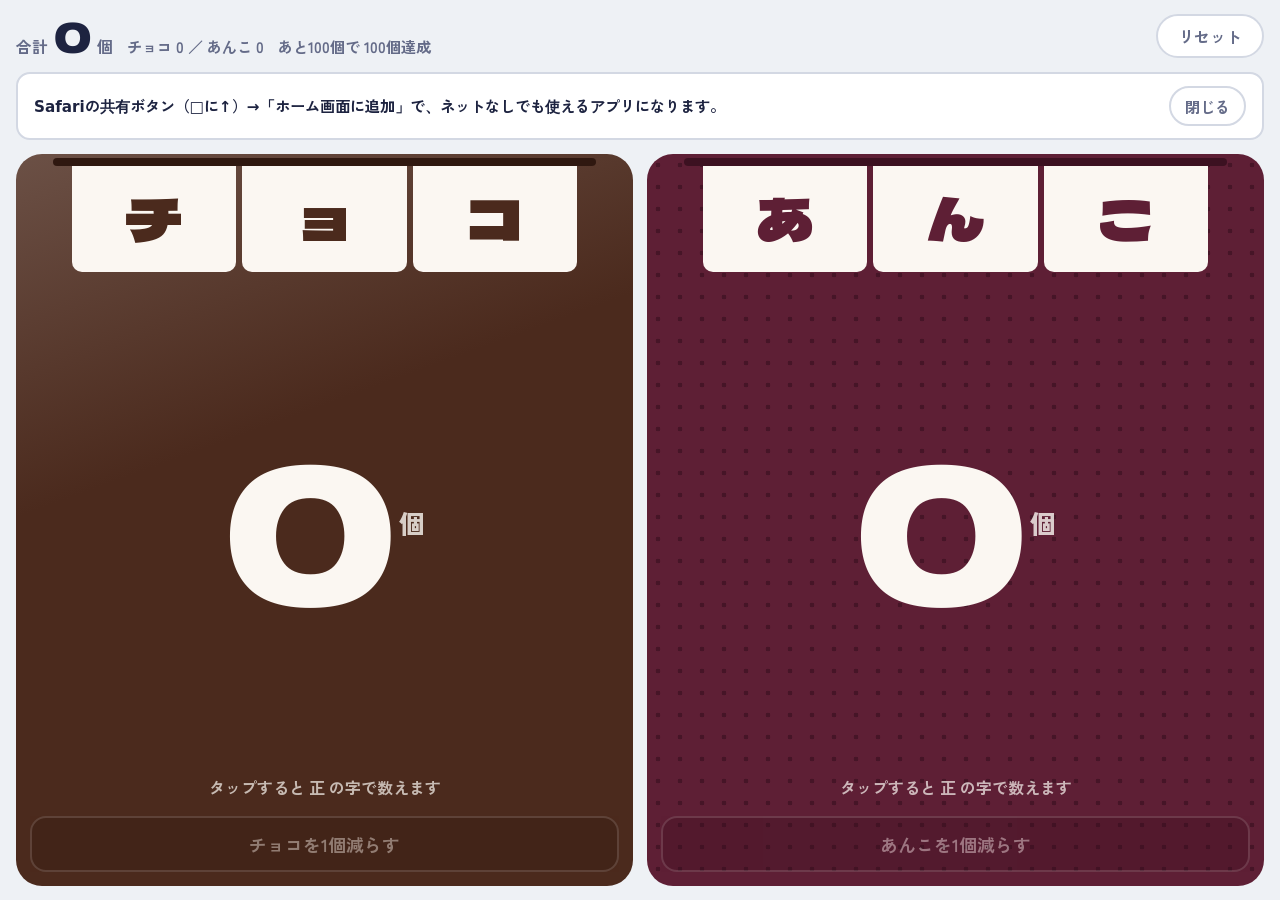
==== index.html @ eb1a159a "チョコあんこカウンター（ネットなしで動くiPad用アプリ）を追加 Co-Authored-By: Claude Opus 5.5 <noreply@anthropic.com>" ====
<!doctype html>
<html lang="ja">
<head>
<meta charset="utf-8">
<meta name="viewport" content="width=device-width,initial-scale=1,viewport-fit=cover">
<title>チョコあんこカウンター</title>
<meta name="apple-mobile-web-app-capable" content="yes">
<meta name="mobile-web-app-capable" content="yes">
<meta name="apple-mobile-web-app-title" content="カウンター">
<meta name="theme-color" content="#eef1f5">
<link rel="manifest" href="manifest.webmanifest">
<link rel="apple-touch-icon" href="apple-touch-icon.png">
<link rel="stylesheet" href="fonts/fonts.css">
<style>
[hidden] { display: none !important; }
/* Layout: one screen. A slim tally strip on top, then two stall panels side by side
   (stacked on narrow screens). Each panel = a noren curtain with the item name,
   a giant count, a 正-mark tally of the same count, and a −1 button at its foot. */
:root {
  --paper: #eef1f5;
  --ink: #1d2340;
  --muted: #646b88;
  --line: #d3d8e3;
  --card: #ffffff;
  --choco: #4b2a1d;
  --choco-deep: #2f1810;
  --choco-mark: #e9c9a8;
  --anko: #5e1f35;
  --anko-deep: #3c1121;
  --anko-mark: #f1b9c8;
  --noren-ink: #fbf7f2;
  --warn: #c2271f;
  --display: "Dela Gothic One", "Hiragino Sans", "Hiragino Kaku Gothic ProN", system-ui, sans-serif;
  --body: "Zen Kaku Gothic New", "Hiragino Sans", "Hiragino Kaku Gothic ProN", system-ui, sans-serif;
}
@media (prefers-color-scheme: dark) {
  :root:not([data-theme="light"]) {
    --paper: #12152a; --ink: #eceef8; --muted: #9aa0bd; --line: #2b3050; --card: #1b1f39;
    --choco: #6a3d2a; --choco-deep: #3e2117; --anko: #7d2c48; --anko-deep: #4a1528;
    --warn: #ff8f86; color-scheme: dark;
  }
}
:root[data-theme="dark"] {
  --paper: #12152a; --ink: #eceef8; --muted: #9aa0bd; --line: #2b3050; --card: #1b1f39;
  --choco: #6a3d2a; --choco-deep: #3e2117; --anko: #7d2c48; --anko-deep: #4a1528;
  --warn: #ff8f86; color-scheme: dark;
}

html, body { height: 100%; }
body {
  margin: 0; background: var(--paper); color: var(--ink); font-family: var(--body);
  -webkit-touch-callout: none; -webkit-user-select: none; user-select: none;
  -webkit-tap-highlight-color: transparent; touch-action: manipulation; overflow: hidden;
}
.app {
  height: 100%; box-sizing: border-box; display: flex; flex-direction: column; gap: 14px;
  padding-block: 14px;
  padding-left: max(16px, env(safe-area-inset-left, 0px));
  padding-right: max(16px, env(safe-area-inset-right, 0px));
}

/* Top strip */
.strip { display: flex; align-items: center; justify-content: space-between; gap: 12px; flex-wrap: wrap; }
.sum { display: flex; align-items: baseline; gap: 14px; flex-wrap: wrap; }
.sum-main { display: flex; align-items: baseline; gap: 6px; }
.sum-label { font-weight: 700; font-size: 1rem; color: var(--muted); }
.sum-num { font-family: var(--display); font-size: 2.6rem; line-height: 1; font-variant-numeric: tabular-nums; }
.sum-unit { font-weight: 700; color: var(--muted); }
.sum-split { font-weight: 700; font-size: .95rem; color: var(--muted); font-variant-numeric: tabular-nums; }
.next { font-weight: 700; font-size: .95rem; color: var(--muted); }
.reset {
  font: inherit; font-weight: 700; font-size: 1rem; min-height: 44px; padding: 0 20px; border-radius: 999px;
  border: 2px solid var(--line); background: var(--card); color: var(--muted); cursor: pointer;
  transition: border-color .15s, color .15s, background .15s;
}
.reset.armed { border-color: var(--warn); color: var(--warn); }
.notice { margin: 0; font-size: .95rem; font-weight: 700; color: var(--warn); }

/* Stall panels */
.stalls { flex: 1; min-height: 0; display: grid; grid-template-columns: 1fr 1fr; gap: 14px; }
@media (max-width: 600px) {
  /* Phones: let the page scroll so each stacked panel keeps room for its number */
  body { overflow: auto; }
  .app { height: auto; min-height: 100%; }
  .stalls { grid-template-columns: 1fr; flex: none; }
  .stall { min-height: 360px; }
  .tally { max-height: 56px; }
}
.stall {
  --c: var(--choco); --deep: var(--choco-deep); --mark: var(--choco-mark);
  position: relative; min-height: 0; display: flex; flex-direction: column;
  border-radius: 26px; overflow: hidden; background: var(--c); color: var(--noren-ink);
}
.stall.anko { --c: var(--anko); --deep: var(--anko-deep); --mark: var(--anko-mark); }
/* anko gets a faint bean-dot texture, choco a soft glaze sheen: the two fillings read apart at a glance */
.stall.choco { background: linear-gradient(160deg, color-mix(in srgb, var(--c) 82%, #fff 18%) 0%, var(--c) 38%, var(--c) 100%); }
.stall.anko {
  background-color: var(--c);
  background-image: radial-gradient(color-mix(in srgb, var(--deep) 70%, transparent) 2.2px, transparent 2.6px);
  background-size: 22px 22px;
}

.tap {
  flex: 1; min-height: 0; width: 100%; border: 0; padding: 0; margin: 0; cursor: pointer;
  background: transparent; color: inherit; font: inherit;
  display: flex; flex-direction: column; align-items: center; position: relative;
}
.tap .count-wrap { transition: transform .08s ease; }
.tap:active .count-wrap { transform: scale(.95); }
.stall:has(.tap:active) { filter: brightness(1.1); }
.tap:focus-visible { outline: 4px solid var(--noren-ink); outline-offset: -8px; border-radius: 26px; }

/* Noren: a curtain of three flaps hanging from a rod */
.noren { width: 100%; position: relative; padding-top: 10px; flex: none; }
.noren::before {
  content: ""; position: absolute; left: 6%; right: 6%; top: 4px; height: 8px; border-radius: 4px;
  background: var(--deep);
}
.flaps { display: grid; grid-template-columns: repeat(3, 1fr); gap: 6px; padding: 0 9%; }
.flap {
  height: clamp(64px, 12vh, 110px); background: var(--noren-ink); color: var(--c);
  border-radius: 0 0 10px 10px; transform-origin: 50% 0;
  display: flex; align-items: center; justify-content: center;
  font-family: var(--display); font-size: clamp(2rem, 5.4vw, 3.6rem); line-height: 1;
}

.count-wrap {
  flex: 1; min-height: 0; width: 100%; display: flex; align-items: center; justify-content: center;
  overflow: hidden; position: relative; container-type: inline-size;
}
.count {
  font-family: var(--display); font-variant-numeric: tabular-nums; line-height: 1;
  font-size: min(12rem, 17vw, calc(78cqi / (var(--n, 1) * .8 + .6))); letter-spacing: -.02em; display: block;
}
.unit { font-weight: 900; font-size: clamp(1.1rem, 2.4vw, 1.6rem); margin-left: .25em; opacity: .8; }

/* 正-mark tally: five strokes per group, the way stall-keepers count on paper */
.tally {
  flex: none; width: 100%; box-sizing: border-box; padding: 0 20px 14px;
  display: flex; flex-wrap: wrap; justify-content: center; align-items: center; gap: 6px 8px;
  min-height: 44px; max-height: 92px; overflow: hidden;
}
.tally svg { width: 30px; height: 30px; flex: none; }
.tally path { stroke: var(--mark); stroke-width: 9; stroke-linecap: round; fill: none; }
.tally .more { font-weight: 900; color: var(--mark); font-size: 1rem; }
.tally .empty { font-weight: 700; font-size: 1rem; opacity: .7; }
.tally path.fresh { stroke-dasharray: 100; stroke-dashoffset: 100; animation: draw .28s ease-out forwards; }
@keyframes draw { to { stroke-dashoffset: 0; } }

.minus {
  flex: none; margin: 0 14px 14px; min-height: 56px; border-radius: 16px; cursor: pointer;
  border: 2px solid color-mix(in srgb, var(--noren-ink) 35%, transparent);
  background: color-mix(in srgb, var(--deep) 75%, transparent); color: var(--noren-ink);
  font: inherit; font-weight: 700; font-size: 1.1rem;
}
.minus:disabled { opacity: .4; cursor: default; }
.minus:focus-visible, .reset:focus-visible { outline: 3px solid var(--ink); outline-offset: 3px; }
.stall .minus:focus-visible { outline-color: var(--noren-ink); }

/* "+1" that rises from the finger */
.float {
  position: absolute; pointer-events: none; font-family: var(--display); font-size: 2.4rem;
  color: var(--noren-ink); text-shadow: 0 2px 0 var(--deep); transform: translate(-50%, -50%);
}

.sr { position: absolute; width: 1px; height: 1px; overflow: hidden; clip: rect(0 0 0 0); white-space: nowrap; }
.app { padding-top: calc(14px + env(safe-area-inset-top, 0px)); padding-bottom: calc(14px + env(safe-area-inset-bottom, 0px)); }
.install {
  margin: 0; padding: 12px 16px; border-radius: 14px; background: var(--card); border: 2px solid var(--line);
  display: flex; align-items: center; justify-content: space-between; gap: 12px; font-weight: 700; font-size: .95rem;
}
.install button {
  font: inherit; min-height: 40px; padding: 0 14px; border-radius: 999px; border: 2px solid var(--line);
  background: transparent; color: var(--muted); cursor: pointer; flex: none;
}
.ready { font-weight: 700; font-size: .85rem; color: var(--muted); }
</style>
</head>
<body>

<div class="app">
  <div class="strip">
    <div class="sum">
      <div class="sum-main"><span class="sum-label">合計</span><span class="sum-num" id="total">0</span><span class="sum-unit">個</span></div>
      <span class="sum-split" id="split">チョコ 0 ／ あんこ 0</span>
      <span class="next" id="next">あと100個で 100個達成</span>
    </div>
    <span class="ready" id="ready" hidden>ネットなしでも動きます</span>
    <button class="reset" id="reset" type="button">リセット</button>
  </div>
  <p class="install" id="install" hidden>
    <span>Safariの共有ボタン（□に↑）→「ホーム画面に追加」で、ネットなしでも使えるアプリになります。</span>
    <button type="button" id="install-close">閉じる</button>
  </p>
  <p class="notice" id="notice" hidden>この画面では数を保存できません。ページを閉じると数が消えます。</p>

  <div class="stalls">
    <section class="stall choco" data-item="choco">
      <button class="tap" id="tap-choco" type="button" data-item="choco" aria-describedby="count-choco">
        <span class="noren" aria-hidden="true"><span class="flaps"><span class="flap">チ</span><span class="flap">ョ</span><span class="flap">コ</span></span></span>
        <span class="sr">チョコを1個追加</span>
        <span class="count-wrap"><span class="count" id="count-choco">0</span><span class="unit">個</span></span>
        <span class="tally" id="tally-choco" aria-hidden="true"></span>
      </button>
      <button class="minus" id="minus-choco" type="button" data-item="choco">チョコを1個減らす</button>
    </section>

    <section class="stall anko" data-item="anko">
      <button class="tap" id="tap-anko" type="button" data-item="anko" aria-describedby="count-anko">
        <span class="noren" aria-hidden="true"><span class="flaps"><span class="flap">あ</span><span class="flap">ん</span><span class="flap">こ</span></span></span>
        <span class="sr">あんこを1個追加</span>
        <span class="count-wrap"><span class="count" id="count-anko">0</span><span class="unit">個</span></span>
        <span class="tally" id="tally-anko" aria-hidden="true"></span>
      </button>
      <button class="minus" id="minus-anko" type="button" data-item="anko">あんこを1個減らす</button>
    </section>
  </div>
</div>

<script async src="vendor/confetti-4.4.0.min.js"></script>
<script>
(function () {
  var KEY = "bunkasai-counter-v1";
  var MILESTONES = [100, 500, 1000];
  var MAX_GROUPS = 12;
  var NAMES = { choco: "チョコ", anko: "あんこ" };
  var counts = { choco: 0, anko: 0 };
  var storageOk = true;
  var reduceMotion = window.matchMedia && matchMedia("(prefers-reduced-motion: reduce)").matches;

  var raw = null, savedCelebrated = 0;
  try { raw = localStorage.getItem(KEY); } catch (e) { storageOk = false; }
  try {
    var saved = JSON.parse(raw || "null");
    if (saved) {
      counts.choco = Math.max(0, parseInt(saved.choco, 10) || 0);
      counts.anko = Math.max(0, parseInt(saved.anko, 10) || 0);
      savedCelebrated = Math.max(0, parseInt(saved.celebrated, 10) || 0);
    }
  } catch (e) { /* broken saved data: start from 0 */ }

  // iOS Safari only shows :active press feedback when a touch listener exists
  document.addEventListener("touchstart", function () {}, { passive: true });

  function save() {
    try {
      localStorage.setItem(KEY, JSON.stringify({ choco: counts.choco, anko: counts.anko, celebrated: celebrated }));
      storageOk = true;
    }
    catch (e) { storageOk = false; }
    document.getElementById("notice").hidden = storageOk;
  }

  function $(id) { return document.getElementById(id); }
  function animate(el, frames, opts) {
    if (reduceMotion || !el.animate) return null;
    return el.animate(frames, opts);
  }

  // Stroke order of 正 in a 100×100 box: top bar, center post, right arm, left post, base
  var STROKES = [
    "M18 14 H82", "M50 14 V88", "M50 50 H76", "M26 46 V88", "M12 88 H88"
  ];
  function tallyGroup(n, freshIndex) {
    var paths = "";
    for (var i = 0; i < n; i++) {
      paths += '<path pathLength="100" d="' + STROKES[i] + '"' + (i === freshIndex ? ' class="fresh"' : "") + "></path>";
    }
    return '<svg viewBox="0 0 100 100">' + paths + "</svg>";
  }
  function renderTally(item, grew) {
    var n = counts[item], box = $("tally-" + item);
    if (n === 0) { box.innerHTML = '<span class="empty">タップすると 正 の字で数えます</span>'; return; }
    var full = Math.floor(n / 5), rest = n % 5;
    var groups = full + (rest ? 1 : 0);
    var shown = Math.min(groups, MAX_GROUPS);
    var html = groups > MAX_GROUPS ? '<span class="more">…</span>' : "";
    for (var g = groups - shown; g < groups; g++) {
      var size = (g < full) ? 5 : rest;
      var isLast = g === groups - 1;
      html += tallyGroup(size, grew && isLast ? size - 1 : -1);
    }
    box.innerHTML = html;
  }

  function renderSummary() {
    var total = counts.choco + counts.anko;
    $("total").textContent = total;
    $("split").textContent = "チョコ " + counts.choco + " ／ あんこ " + counts.anko;
    var goal = MILESTONES.filter(function (m) { return m > total; })[0];
    $("next").textContent = goal
      ? "あと" + (goal - total) + "個で " + goal + "個達成"
      : MILESTONES[MILESTONES.length - 1] + "個 達成ずみ";
  }

  function renderItem(item, dir) {
    var el = $("count-" + item);
    el.textContent = counts[item];
    el.style.setProperty("--n", String(counts[item]).length);
    $("minus-" + item).disabled = counts[item] === 0;
    $("minus-" + item).setAttribute("aria-label", NAMES[item] + "を1個減らす（今 " + counts[item] + "個）");
    if (dir) {
      // New number drops in from above when adding, rises from below when removing
      animate(el, [
        { transform: "translateY(" + (dir > 0 ? "-38%" : "38%") + ") scale(.9)", opacity: 0 },
        { transform: "translateY(0) scale(1.06)", opacity: 1, offset: .7 },
        { transform: "translateY(0) scale(1)", opacity: 1 }
      ], { duration: 260, easing: "cubic-bezier(.2,.8,.3,1)" });
    }
    renderTally(item, dir > 0);
  }

  function swayNoren(item) {
    var flaps = document.querySelectorAll('.stall[data-item="' + item + '"] .flap');
    flaps.forEach(function (f, i) {
      var amp = 7 - i * 1.5;
      animate(f, [
        { transform: "rotate(0deg)" },
        { transform: "rotate(" + amp + "deg)" },
        { transform: "rotate(" + (-amp * .55) + "deg)" },
        { transform: "rotate(" + (amp * .25) + "deg)" },
        { transform: "rotate(0deg)" }
      ], { duration: 620, delay: i * 40, easing: "ease-out" });
    });
  }

  function floatPlus(stall, x, y) {
    if (reduceMotion) return;
    var f = document.createElement("span");
    f.className = "float"; f.textContent = "+1";
    f.style.left = x + "px"; f.style.top = y + "px";
    stall.appendChild(f);
    var a = f.animate([
      { transform: "translate(-50%,-50%) scale(.6)", opacity: 0 },
      { transform: "translate(-50%,-90%) scale(1.1)", opacity: 1, offset: .25 },
      { transform: "translate(-50%,-220%) scale(1)", opacity: 0 }
    ], { duration: 700, easing: "cubic-bezier(.2,.7,.3,1)", fill: "forwards" });
    a.onfinish = function () { f.remove(); };
  }

  function celebrate(total) {
    var colors = ["#4b2a1d", "#e9c9a8", "#5e1f35", "#f1b9c8", "#fbf7f2"];
    animate($("total"), [
      { transform: "scale(1)" }, { transform: "scale(1.35)" }, { transform: "scale(1)" }
    ], { duration: 600, easing: "cubic-bezier(.3,1.6,.5,1)" });
    $("next").textContent = total + "個 達成！";
    if (typeof window.confetti !== "function" || reduceMotion) return;
    try {
      Promise.resolve(window.confetti({ count: 90, spread: 70, angle: 60, position: { x: 0, y: 80 }, colors: colors, zIndex: 50 }))
        .catch(function () {});
      Promise.resolve(window.confetti({ count: 90, spread: 70, angle: 120, position: { x: 100, y: 80 }, colors: colors, zIndex: 50 }))
        .catch(function () {});
    } catch (e) { /* confetti is a bonus; counting never depends on it */ }
  }

  function change(item, delta) {
    var before = counts[item];
    counts[item] = Math.max(0, before + delta);
    if (counts[item] === before) return false;
    save();
    renderItem(item, delta);
    renderSummary();
    var total = counts.choco + counts.anko;
    // Celebrate each milestone once, even if a −1 then +1 crosses it again
    if (delta > 0 && MILESTONES.indexOf(total) !== -1 && total > celebrated) {
      celebrated = total;
      save();
      celebrate(total);
    }
    return true;
  }
  var celebrated = Math.max(savedCelebrated, MILESTONES.filter(function (m) { return m <= counts.choco + counts.anko; }).pop() || 0);

  document.querySelectorAll(".tap").forEach(function (btn) {
    btn.addEventListener("click", function (ev) {
      var item = btn.dataset.item;
      change(item, 1);
      swayNoren(item);
      var stall = btn.parentNode, r = stall.getBoundingClientRect();
      // Keyboard activation has no pointer position: rise from the number instead
      var x = ev.clientX ? ev.clientX - r.left : r.width / 2;
      var y = ev.clientY ? ev.clientY - r.top : r.height / 2;
      floatPlus(stall, x, y);
    });
  });
  document.querySelectorAll(".minus").forEach(function (btn) {
    btn.addEventListener("click", function () { change(btn.dataset.item, -1); });
  });

  // Reset needs a second tap within 3 seconds, since confirm() is not available here
  var resetBtn = $("reset"), armTimer = null;
  function disarm() {
    clearTimeout(armTimer); armTimer = null;
    resetBtn.classList.remove("armed"); resetBtn.textContent = "リセット";
  }
  resetBtn.addEventListener("click", function () {
    if (armTimer) {
      disarm();
      counts.choco = 0; counts.anko = 0; celebrated = 0;
      save(); renderItem("choco", 0); renderItem("anko", 0); renderSummary();
    } else {
      resetBtn.classList.add("armed"); resetBtn.textContent = "もう一度押すと 0 に戻ります";
      armTimer = setTimeout(disarm, 3000);
    }
  });

  // Keep the iPad screen awake while the page is open, if allowed
  function keepAwake() {
    if (!("wakeLock" in navigator) || document.visibilityState !== "visible") return;
    navigator.wakeLock.request("screen").catch(function () {});
  }
  document.addEventListener("visibilitychange", keepAwake);
  keepAwake();

  document.getElementById("notice").hidden = storageOk;
  renderItem("choco", 0); renderItem("anko", 0); renderSummary();

  // Opening moment: the curtains drop onto their rods once, then stay still
  document.querySelectorAll(".flap").forEach(function (f, i) {
    animate(f, [
      { transform: "translateY(-110%)", opacity: 0 },
      { transform: "translateY(4%)", opacity: 1, offset: .7 },
      { transform: "translateY(0)", opacity: 1 }
    ], { duration: 520, delay: 80 + i * 60, easing: "cubic-bezier(.2,.8,.3,1)", fill: "backwards" });
  });
})();
</script>
<script>
(function () {
  // Install hint: shown in Safari until the app runs from the Home Screen
  var standalone = window.navigator.standalone === true || (window.matchMedia && matchMedia("(display-mode: standalone)").matches);
  var dismissed = false;
  try { dismissed = localStorage.getItem("bunkasai-install-hint") === "closed"; } catch (e) {}
  var box = document.getElementById("install");
  box.hidden = standalone || dismissed;
  document.getElementById("install-close").addEventListener("click", function () {
    box.hidden = true;
    try { localStorage.setItem("bunkasai-install-hint", "closed"); } catch (e) {}
  });

  // Offline: the service worker keeps every file of the app on the iPad
  if ("serviceWorker" in navigator) {
    navigator.serviceWorker.register("sw.js").then(function () {
      return navigator.serviceWorker.ready;
    }).then(function () {
      document.getElementById("ready").hidden = !standalone;
    }).catch(function () {});
  }
})();
</script>
</body>
</html>
---- fonts/fonts.css ----
@font-face { font-family: "Dela Gothic One"; font-weight: 400; font-display: swap; src: url("DelaGothicOne.woff2") format("woff2"); }
@font-face { font-family: "Zen Kaku Gothic New"; font-weight: 500; font-display: swap; src: url("ZenKakuGothicNew-500.woff2") format("woff2"); }
@font-face { font-family: "Zen Kaku Gothic New"; font-weight: 700; font-display: swap; src: url("ZenKakuGothicNew-700.woff2") format("woff2"); }
@font-face { font-family: "Zen Kaku Gothic New"; font-weight: 900; font-display: swap; src: url("ZenKakuGothicNew-900.woff2") format("woff2"); }
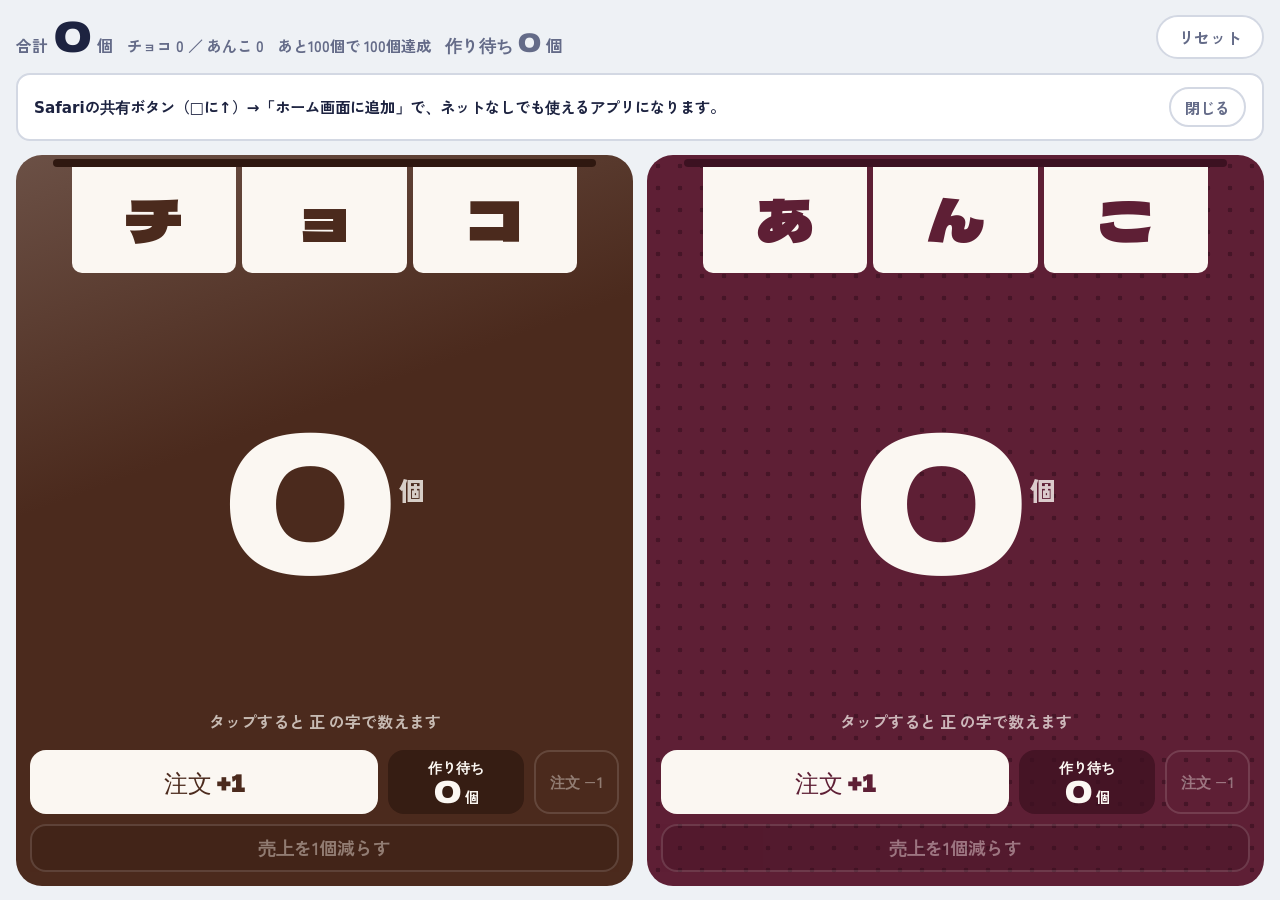
==== commit 9d67e413: "作り待ちの注文数を表示できるようにする - 各パネルに「注文 +1」「注文 −1」と作り待ちの個数を追加 - パネルをタップ（渡した）すると売上+1、作り待ち−1 - 売上を1個減らすと、注文から渡し" ====
--- a/index.html
+++ b/index.html
@@ -30,6 +30,7 @@
   --anko-mark: #f1b9c8;
   --noren-ink: #fbf7f2;
   --warn: #c2271f;
+  --wait: #ffd36b;
   --display: "Dela Gothic One", "Hiragino Sans", "Hiragino Kaku Gothic ProN", system-ui, sans-serif;
   --body: "Zen Kaku Gothic New", "Hiragino Sans", "Hiragino Kaku Gothic ProN", system-ui, sans-serif;
 }
@@ -83,7 +84,7 @@
   body { overflow: auto; }
   .app { height: auto; min-height: 100%; }
   .stalls { grid-template-columns: 1fr; flex: none; }
-  .stall { min-height: 360px; }
+  .stall { min-height: 460px; }
   .tally { max-height: 56px; }
 }
 .stall {
@@ -148,12 +149,40 @@
 @keyframes draw { to { stroke-dashoffset: 0; } }
 
 .minus {
-  flex: none; margin: 0 14px 14px; min-height: 56px; border-radius: 16px; cursor: pointer;
+  flex: none; margin: 0 14px 14px; min-height: 48px; border-radius: 16px; cursor: pointer;
   border: 2px solid color-mix(in srgb, var(--noren-ink) 35%, transparent);
   background: color-mix(in srgb, var(--deep) 75%, transparent); color: var(--noren-ink);
   font: inherit; font-weight: 700; font-size: 1.1rem;
 }
 .minus:disabled { opacity: .4; cursor: default; }
+
+/* Orders waiting to be handed over: 注文 +1 adds one, tapping the panel (= handed over) takes one off */
+.queue {
+  flex: none; margin: 0 14px 10px; display: grid; grid-template-columns: 1fr auto auto; gap: 10px; align-items: stretch;
+}
+.order {
+  min-height: 64px; border-radius: 16px; cursor: pointer; border: 0;
+  background: var(--noren-ink); color: var(--c); font: inherit; font-family: var(--display); font-size: 1.5rem;
+}
+.order:active { transform: scale(.97); }
+.waiting {
+  min-width: 7.5em; padding: 0 12px; border-radius: 16px; display: flex; flex-direction: column; align-items: center; justify-content: center;
+  background: color-mix(in srgb, var(--deep) 75%, transparent); border: 2px solid transparent;
+  font-weight: 700; font-size: .9rem; line-height: 1.2;
+}
+.waiting b { font-family: var(--display); font-weight: 400; font-size: 1.9rem; line-height: 1; font-variant-numeric: tabular-nums; }
+.waiting.busy { border-color: var(--wait); color: var(--wait); }
+.cancel {
+  min-height: 64px; padding: 0 14px; border-radius: 16px; cursor: pointer;
+  border: 2px solid color-mix(in srgb, var(--noren-ink) 35%, transparent);
+  background: transparent; color: var(--noren-ink); font: inherit; font-weight: 700; font-size: .95rem;
+}
+.cancel:disabled { opacity: .4; cursor: default; }
+.order:focus-visible, .cancel:focus-visible { outline: 3px solid var(--noren-ink); outline-offset: 3px; }
+.sum-wait { font-weight: 700; font-size: 1.05rem; color: var(--muted); font-variant-numeric: tabular-nums; }
+.sum-wait b { font-family: var(--display); font-weight: 400; font-size: 1.6rem; }
+.sum-wait.busy { color: var(--warn); }
+@media (max-width: 600px) { .waiting { min-width: 6em; } .cancel { padding: 0 10px; } }
 .minus:focus-visible, .reset:focus-visible { outline: 3px solid var(--ink); outline-offset: 3px; }
 .stall .minus:focus-visible { outline-color: var(--noren-ink); }
 
@@ -184,6 +213,7 @@
       <div class="sum-main"><span class="sum-label">合計</span><span class="sum-num" id="total">0</span><span class="sum-unit">個</span></div>
       <span class="sum-split" id="split">チョコ 0 ／ あんこ 0</span>
       <span class="next" id="next">あと100個で 100個達成</span>
+      <span class="sum-wait" id="wait-total" aria-live="polite">作り待ち <b>0</b> 個</span>
     </div>
     <span class="ready" id="ready" hidden>ネットなしでも動きます</span>
     <button class="reset" id="reset" type="button">リセット</button>
@@ -198,21 +228,31 @@
     <section class="stall choco" data-item="choco">
       <button class="tap" id="tap-choco" type="button" data-item="choco" aria-describedby="count-choco">
         <span class="noren" aria-hidden="true"><span class="flaps"><span class="flap">チ</span><span class="flap">ョ</span><span class="flap">コ</span></span></span>
-        <span class="sr">チョコを1個追加</span>
+        <span class="sr">チョコを1個渡した（売上に1個追加）</span>
         <span class="count-wrap"><span class="count" id="count-choco">0</span><span class="unit">個</span></span>
         <span class="tally" id="tally-choco" aria-hidden="true"></span>
       </button>
-      <button class="minus" id="minus-choco" type="button" data-item="choco">チョコを1個減らす</button>
+      <div class="queue">
+        <button class="order" id="order-choco" type="button" data-item="choco" aria-label="チョコの注文を1個受けた">注文 +1</button>
+        <span class="waiting" id="waiting-choco"><span>作り待ち</span><span><b id="wait-choco">0</b> 個</span></span>
+        <button class="cancel" id="cancel-choco" type="button" data-item="choco">注文 −1</button>
+      </div>
+      <button class="minus" id="minus-choco" type="button" data-item="choco">売上を1個減らす</button>
     </section>
 
     <section class="stall anko" data-item="anko">
       <button class="tap" id="tap-anko" type="button" data-item="anko" aria-describedby="count-anko">
         <span class="noren" aria-hidden="true"><span class="flaps"><span class="flap">あ</span><span class="flap">ん</span><span class="flap">こ</span></span></span>
-        <span class="sr">あんこを1個追加</span>
+        <span class="sr">あんこを1個渡した（売上に1個追加）</span>
         <span class="count-wrap"><span class="count" id="count-anko">0</span><span class="unit">個</span></span>
         <span class="tally" id="tally-anko" aria-hidden="true"></span>
       </button>
-      <button class="minus" id="minus-anko" type="button" data-item="anko">あんこを1個減らす</button>
+      <div class="queue">
+        <button class="order" id="order-anko" type="button" data-item="anko" aria-label="あんこの注文を1個受けた">注文 +1</button>
+        <span class="waiting" id="waiting-anko"><span>作り待ち</span><span><b id="wait-anko">0</b> 個</span></span>
+        <button class="cancel" id="cancel-anko" type="button" data-item="anko">注文 −1</button>
+      </div>
+      <button class="minus" id="minus-anko" type="button" data-item="anko">売上を1個減らす</button>
     </section>
   </div>
 </div>
@@ -225,6 +265,11 @@
   var MAX_GROUPS = 12;
   var NAMES = { choco: "チョコ", anko: "あんこ" };
   var counts = { choco: 0, anko: 0 };
+  // Orders taken but not yet handed over
+  var waiting = { choco: 0, anko: 0 };
+  // For each recent sale: 1 if it used up a waiting order, 0 if not. Lets −1 on the sale put the order back.
+  var MAX_HISTORY = 200;
+  var fromOrder = { choco: [], anko: [] };
   var storageOk = true;
   var reduceMotion = window.matchMedia && matchMedia("(prefers-reduced-motion: reduce)").matches;
 
@@ -236,6 +281,16 @@
       counts.choco = Math.max(0, parseInt(saved.choco, 10) || 0);
       counts.anko = Math.max(0, parseInt(saved.anko, 10) || 0);
       savedCelebrated = Math.max(0, parseInt(saved.celebrated, 10) || 0);
+      if (saved.waiting) {
+        waiting.choco = Math.max(0, parseInt(saved.waiting.choco, 10) || 0);
+        waiting.anko = Math.max(0, parseInt(saved.waiting.anko, 10) || 0);
+      }
+      if (saved.fromOrder) {
+        ["choco", "anko"].forEach(function (k) {
+          var h = saved.fromOrder[k];
+          if (Array.isArray(h)) fromOrder[k] = h.slice(-MAX_HISTORY).map(function (v) { return v ? 1 : 0; });
+        });
+      }
     }
   } catch (e) { /* broken saved data: start from 0 */ }
 
@@ -244,7 +299,10 @@
 
   function save() {
     try {
-      localStorage.setItem(KEY, JSON.stringify({ choco: counts.choco, anko: counts.anko, celebrated: celebrated }));
+      localStorage.setItem(KEY, JSON.stringify({
+        choco: counts.choco, anko: counts.anko, celebrated: celebrated,
+        waiting: waiting, fromOrder: fromOrder
+      }));
       storageOk = true;
     }
     catch (e) { storageOk = false; }
@@ -281,6 +339,30 @@
       html += tallyGroup(size, grew && isLast ? size - 1 : -1);
     }
     box.innerHTML = html;
+  }
+
+  function renderWaiting(item, bump) {
+    var n = waiting[item];
+    $("wait-" + item).textContent = n;
+    $("waiting-" + item).classList.toggle("busy", n > 0);
+    $("cancel-" + item).disabled = n === 0;
+    $("cancel-" + item).setAttribute("aria-label", NAMES[item] + "の注文を1個取り消す（作り待ち " + n + "個）");
+    var all = waiting.choco + waiting.anko, top = $("wait-total");
+    top.querySelector("b").textContent = all;
+    top.classList.toggle("busy", all > 0);
+    if (bump) {
+      animate($("wait-" + item), [
+        { transform: "scale(1)" }, { transform: "scale(1.3)" }, { transform: "scale(1)" }
+      ], { duration: 260, easing: "ease-out" });
+    }
+  }
+
+  function changeWaiting(item, delta) {
+    var before = waiting[item];
+    waiting[item] = Math.max(0, before + delta);
+    if (waiting[item] === before) return;
+    save();
+    renderWaiting(item, true);
   }
 
   function renderSummary() {
@@ -357,6 +439,19 @@
     var before = counts[item];
     counts[item] = Math.max(0, before + delta);
     if (counts[item] === before) return false;
+    var h = fromOrder[item];
+    if (delta > 0) {
+      // Handing one over finishes one waiting order, if there is one
+      var used = waiting[item] > 0 ? 1 : 0;
+      waiting[item] -= used;
+      h.push(used);
+      if (h.length > MAX_HISTORY) h.shift();
+      renderWaiting(item, used === 1);
+    } else if (h.pop() === 1) {
+      // Undoing a sale that had finished an order puts that order back in the queue
+      waiting[item] += 1;
+      renderWaiting(item, true);
+    }
     save();
     renderItem(item, delta);
     renderSummary();
@@ -387,6 +482,13 @@
     btn.addEventListener("click", function () { change(btn.dataset.item, -1); });
   });
 
+  document.querySelectorAll(".order").forEach(function (btn) {
+    btn.addEventListener("click", function () { changeWaiting(btn.dataset.item, 1); });
+  });
+  document.querySelectorAll(".cancel").forEach(function (btn) {
+    btn.addEventListener("click", function () { changeWaiting(btn.dataset.item, -1); });
+  });
+
   // Reset needs a second tap within 3 seconds, since confirm() is not available here
   var resetBtn = $("reset"), armTimer = null;
   function disarm() {
@@ -397,7 +499,9 @@
     if (armTimer) {
       disarm();
       counts.choco = 0; counts.anko = 0; celebrated = 0;
+      waiting.choco = 0; waiting.anko = 0; fromOrder.choco = []; fromOrder.anko = [];
       save(); renderItem("choco", 0); renderItem("anko", 0); renderSummary();
+      renderWaiting("choco"); renderWaiting("anko");
     } else {
       resetBtn.classList.add("armed"); resetBtn.textContent = "もう一度押すと 0 に戻ります";
       armTimer = setTimeout(disarm, 3000);
@@ -414,6 +518,7 @@
 
   document.getElementById("notice").hidden = storageOk;
   renderItem("choco", 0); renderItem("anko", 0); renderSummary();
+  renderWaiting("choco"); renderWaiting("anko");
 
   // Opening moment: the curtains drop onto their rods once, then stay still
   document.querySelectorAll(".flap").forEach(function (f, i) {
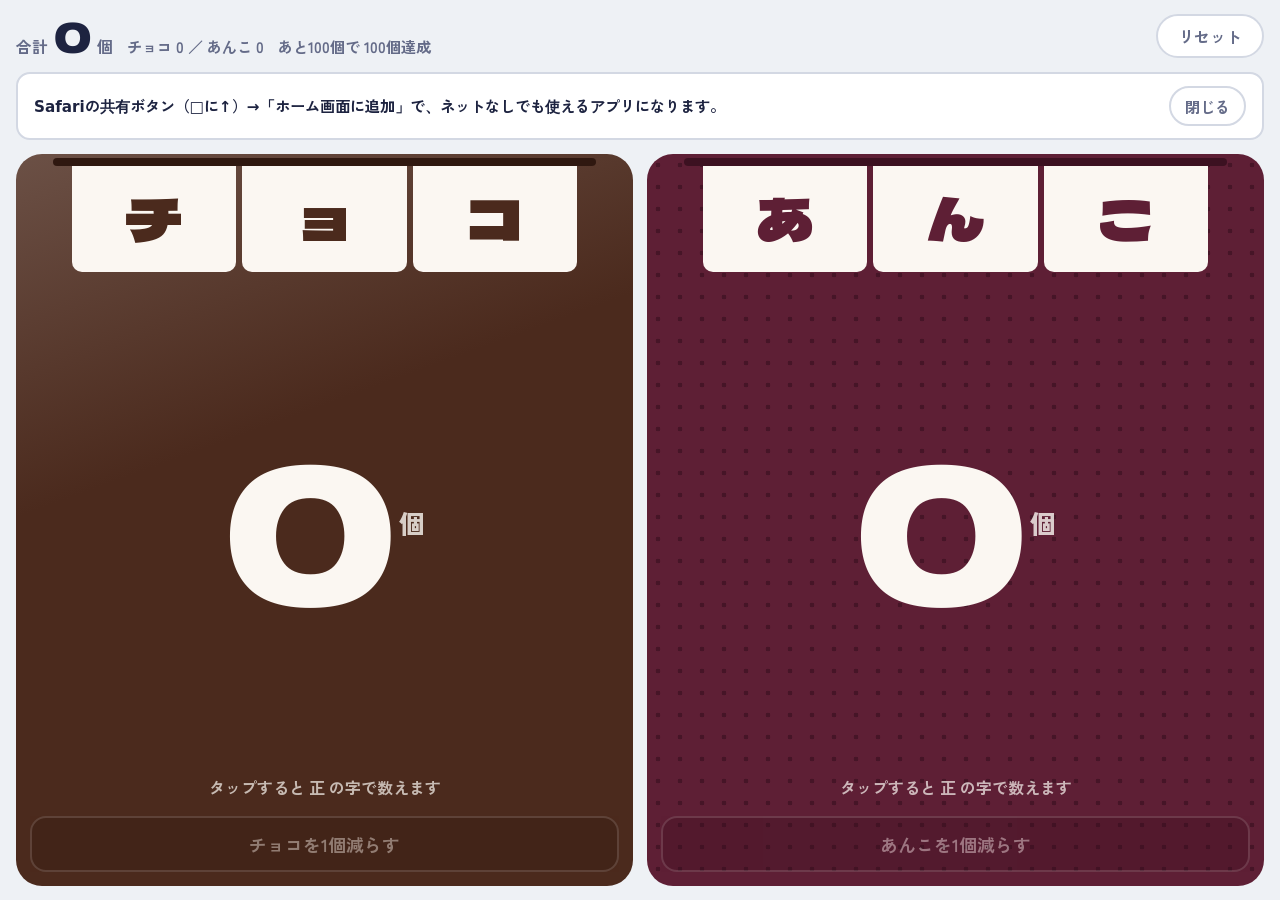
==== commit e882657f: "今日の変更（作り待ちの機能と注文ページ）を取り消し、最初のカウンターに戻す Co-Authored-By: Claude Opus 5.5 <noreply@anthropic.com> Claude" ====
--- a/index.html
+++ b/index.html
@@ -30,7 +30,6 @@
   --anko-mark: #f1b9c8;
   --noren-ink: #fbf7f2;
   --warn: #c2271f;
-  --wait: #ffd36b;
   --display: "Dela Gothic One", "Hiragino Sans", "Hiragino Kaku Gothic ProN", system-ui, sans-serif;
   --body: "Zen Kaku Gothic New", "Hiragino Sans", "Hiragino Kaku Gothic ProN", system-ui, sans-serif;
 }
@@ -84,7 +83,7 @@
   body { overflow: auto; }
   .app { height: auto; min-height: 100%; }
   .stalls { grid-template-columns: 1fr; flex: none; }
-  .stall { min-height: 460px; }
+  .stall { min-height: 360px; }
   .tally { max-height: 56px; }
 }
 .stall {
@@ -149,40 +148,12 @@
 @keyframes draw { to { stroke-dashoffset: 0; } }
 
 .minus {
-  flex: none; margin: 0 14px 14px; min-height: 48px; border-radius: 16px; cursor: pointer;
+  flex: none; margin: 0 14px 14px; min-height: 56px; border-radius: 16px; cursor: pointer;
   border: 2px solid color-mix(in srgb, var(--noren-ink) 35%, transparent);
   background: color-mix(in srgb, var(--deep) 75%, transparent); color: var(--noren-ink);
   font: inherit; font-weight: 700; font-size: 1.1rem;
 }
 .minus:disabled { opacity: .4; cursor: default; }
-
-/* Orders waiting to be handed over: 注文 +1 adds one, tapping the panel (= handed over) takes one off */
-.queue {
-  flex: none; margin: 0 14px 10px; display: grid; grid-template-columns: 1fr auto auto; gap: 10px; align-items: stretch;
-}
-.order {
-  min-height: 64px; border-radius: 16px; cursor: pointer; border: 0;
-  background: var(--noren-ink); color: var(--c); font: inherit; font-family: var(--display); font-size: 1.5rem;
-}
-.order:active { transform: scale(.97); }
-.waiting {
-  min-width: 7.5em; padding: 0 12px; border-radius: 16px; display: flex; flex-direction: column; align-items: center; justify-content: center;
-  background: color-mix(in srgb, var(--deep) 75%, transparent); border: 2px solid transparent;
-  font-weight: 700; font-size: .9rem; line-height: 1.2;
-}
-.waiting b { font-family: var(--display); font-weight: 400; font-size: 1.9rem; line-height: 1; font-variant-numeric: tabular-nums; }
-.waiting.busy { border-color: var(--wait); color: var(--wait); }
-.cancel {
-  min-height: 64px; padding: 0 14px; border-radius: 16px; cursor: pointer;
-  border: 2px solid color-mix(in srgb, var(--noren-ink) 35%, transparent);
-  background: transparent; color: var(--noren-ink); font: inherit; font-weight: 700; font-size: .95rem;
-}
-.cancel:disabled { opacity: .4; cursor: default; }
-.order:focus-visible, .cancel:focus-visible { outline: 3px solid var(--noren-ink); outline-offset: 3px; }
-.sum-wait { font-weight: 700; font-size: 1.05rem; color: var(--muted); font-variant-numeric: tabular-nums; }
-.sum-wait b { font-family: var(--display); font-weight: 400; font-size: 1.6rem; }
-.sum-wait.busy { color: var(--warn); }
-@media (max-width: 600px) { .waiting { min-width: 6em; } .cancel { padding: 0 10px; } }
 .minus:focus-visible, .reset:focus-visible { outline: 3px solid var(--ink); outline-offset: 3px; }
 .stall .minus:focus-visible { outline-color: var(--noren-ink); }
 
@@ -213,7 +184,6 @@
       <div class="sum-main"><span class="sum-label">合計</span><span class="sum-num" id="total">0</span><span class="sum-unit">個</span></div>
       <span class="sum-split" id="split">チョコ 0 ／ あんこ 0</span>
       <span class="next" id="next">あと100個で 100個達成</span>
-      <span class="sum-wait" id="wait-total" aria-live="polite">作り待ち <b>0</b> 個</span>
     </div>
     <span class="ready" id="ready" hidden>ネットなしでも動きます</span>
     <button class="reset" id="reset" type="button">リセット</button>
@@ -228,31 +198,21 @@
     <section class="stall choco" data-item="choco">
       <button class="tap" id="tap-choco" type="button" data-item="choco" aria-describedby="count-choco">
         <span class="noren" aria-hidden="true"><span class="flaps"><span class="flap">チ</span><span class="flap">ョ</span><span class="flap">コ</span></span></span>
-        <span class="sr">チョコを1個渡した（売上に1個追加）</span>
+        <span class="sr">チョコを1個追加</span>
         <span class="count-wrap"><span class="count" id="count-choco">0</span><span class="unit">個</span></span>
         <span class="tally" id="tally-choco" aria-hidden="true"></span>
       </button>
-      <div class="queue">
-        <button class="order" id="order-choco" type="button" data-item="choco" aria-label="チョコの注文を1個受けた">注文 +1</button>
-        <span class="waiting" id="waiting-choco"><span>作り待ち</span><span><b id="wait-choco">0</b> 個</span></span>
-        <button class="cancel" id="cancel-choco" type="button" data-item="choco">注文 −1</button>
-      </div>
-      <button class="minus" id="minus-choco" type="button" data-item="choco">売上を1個減らす</button>
+      <button class="minus" id="minus-choco" type="button" data-item="choco">チョコを1個減らす</button>
     </section>
 
     <section class="stall anko" data-item="anko">
       <button class="tap" id="tap-anko" type="button" data-item="anko" aria-describedby="count-anko">
         <span class="noren" aria-hidden="true"><span class="flaps"><span class="flap">あ</span><span class="flap">ん</span><span class="flap">こ</span></span></span>
-        <span class="sr">あんこを1個渡した（売上に1個追加）</span>
+        <span class="sr">あんこを1個追加</span>
         <span class="count-wrap"><span class="count" id="count-anko">0</span><span class="unit">個</span></span>
         <span class="tally" id="tally-anko" aria-hidden="true"></span>
       </button>
-      <div class="queue">
-        <button class="order" id="order-anko" type="button" data-item="anko" aria-label="あんこの注文を1個受けた">注文 +1</button>
-        <span class="waiting" id="waiting-anko"><span>作り待ち</span><span><b id="wait-anko">0</b> 個</span></span>
-        <button class="cancel" id="cancel-anko" type="button" data-item="anko">注文 −1</button>
-      </div>
-      <button class="minus" id="minus-anko" type="button" data-item="anko">売上を1個減らす</button>
+      <button class="minus" id="minus-anko" type="button" data-item="anko">あんこを1個減らす</button>
     </section>
   </div>
 </div>
@@ -265,11 +225,6 @@
   var MAX_GROUPS = 12;
   var NAMES = { choco: "チョコ", anko: "あんこ" };
   var counts = { choco: 0, anko: 0 };
-  // Orders taken but not yet handed over
-  var waiting = { choco: 0, anko: 0 };
-  // For each recent sale: 1 if it used up a waiting order, 0 if not. Lets −1 on the sale put the order back.
-  var MAX_HISTORY = 200;
-  var fromOrder = { choco: [], anko: [] };
   var storageOk = true;
   var reduceMotion = window.matchMedia && matchMedia("(prefers-reduced-motion: reduce)").matches;
 
@@ -281,16 +236,6 @@
       counts.choco = Math.max(0, parseInt(saved.choco, 10) || 0);
       counts.anko = Math.max(0, parseInt(saved.anko, 10) || 0);
       savedCelebrated = Math.max(0, parseInt(saved.celebrated, 10) || 0);
-      if (saved.waiting) {
-        waiting.choco = Math.max(0, parseInt(saved.waiting.choco, 10) || 0);
-        waiting.anko = Math.max(0, parseInt(saved.waiting.anko, 10) || 0);
-      }
-      if (saved.fromOrder) {
-        ["choco", "anko"].forEach(function (k) {
-          var h = saved.fromOrder[k];
-          if (Array.isArray(h)) fromOrder[k] = h.slice(-MAX_HISTORY).map(function (v) { return v ? 1 : 0; });
-        });
-      }
     }
   } catch (e) { /* broken saved data: start from 0 */ }
 
@@ -299,10 +244,7 @@
 
   function save() {
     try {
-      localStorage.setItem(KEY, JSON.stringify({
-        choco: counts.choco, anko: counts.anko, celebrated: celebrated,
-        waiting: waiting, fromOrder: fromOrder
-      }));
+      localStorage.setItem(KEY, JSON.stringify({ choco: counts.choco, anko: counts.anko, celebrated: celebrated }));
       storageOk = true;
     }
     catch (e) { storageOk = false; }
@@ -339,30 +281,6 @@
       html += tallyGroup(size, grew && isLast ? size - 1 : -1);
     }
     box.innerHTML = html;
-  }
-
-  function renderWaiting(item, bump) {
-    var n = waiting[item];
-    $("wait-" + item).textContent = n;
-    $("waiting-" + item).classList.toggle("busy", n > 0);
-    $("cancel-" + item).disabled = n === 0;
-    $("cancel-" + item).setAttribute("aria-label", NAMES[item] + "の注文を1個取り消す（作り待ち " + n + "個）");
-    var all = waiting.choco + waiting.anko, top = $("wait-total");
-    top.querySelector("b").textContent = all;
-    top.classList.toggle("busy", all > 0);
-    if (bump) {
-      animate($("wait-" + item), [
-        { transform: "scale(1)" }, { transform: "scale(1.3)" }, { transform: "scale(1)" }
-      ], { duration: 260, easing: "ease-out" });
-    }
-  }
-
-  function changeWaiting(item, delta) {
-    var before = waiting[item];
-    waiting[item] = Math.max(0, before + delta);
-    if (waiting[item] === before) return;
-    save();
-    renderWaiting(item, true);
   }
 
   function renderSummary() {
@@ -439,19 +357,6 @@
     var before = counts[item];
     counts[item] = Math.max(0, before + delta);
     if (counts[item] === before) return false;
-    var h = fromOrder[item];
-    if (delta > 0) {
-      // Handing one over finishes one waiting order, if there is one
-      var used = waiting[item] > 0 ? 1 : 0;
-      waiting[item] -= used;
-      h.push(used);
-      if (h.length > MAX_HISTORY) h.shift();
-      renderWaiting(item, used === 1);
-    } else if (h.pop() === 1) {
-      // Undoing a sale that had finished an order puts that order back in the queue
-      waiting[item] += 1;
-      renderWaiting(item, true);
-    }
     save();
     renderItem(item, delta);
     renderSummary();
@@ -482,13 +387,6 @@
     btn.addEventListener("click", function () { change(btn.dataset.item, -1); });
   });
 
-  document.querySelectorAll(".order").forEach(function (btn) {
-    btn.addEventListener("click", function () { changeWaiting(btn.dataset.item, 1); });
-  });
-  document.querySelectorAll(".cancel").forEach(function (btn) {
-    btn.addEventListener("click", function () { changeWaiting(btn.dataset.item, -1); });
-  });
-
   // Reset needs a second tap within 3 seconds, since confirm() is not available here
   var resetBtn = $("reset"), armTimer = null;
   function disarm() {
@@ -499,9 +397,7 @@
     if (armTimer) {
       disarm();
       counts.choco = 0; counts.anko = 0; celebrated = 0;
-      waiting.choco = 0; waiting.anko = 0; fromOrder.choco = []; fromOrder.anko = [];
       save(); renderItem("choco", 0); renderItem("anko", 0); renderSummary();
-      renderWaiting("choco"); renderWaiting("anko");
     } else {
       resetBtn.classList.add("armed"); resetBtn.textContent = "もう一度押すと 0 に戻ります";
       armTimer = setTimeout(disarm, 3000);
@@ -518,7 +414,6 @@
 
   document.getElementById("notice").hidden = storageOk;
   renderItem("choco", 0); renderItem("anko", 0); renderSummary();
-  renderWaiting("choco"); renderWaiting("anko");
 
   // Opening moment: the curtains drop onto their rods once, then stay still
   document.querySelectorAll(".flap").forEach(function (f, i) {
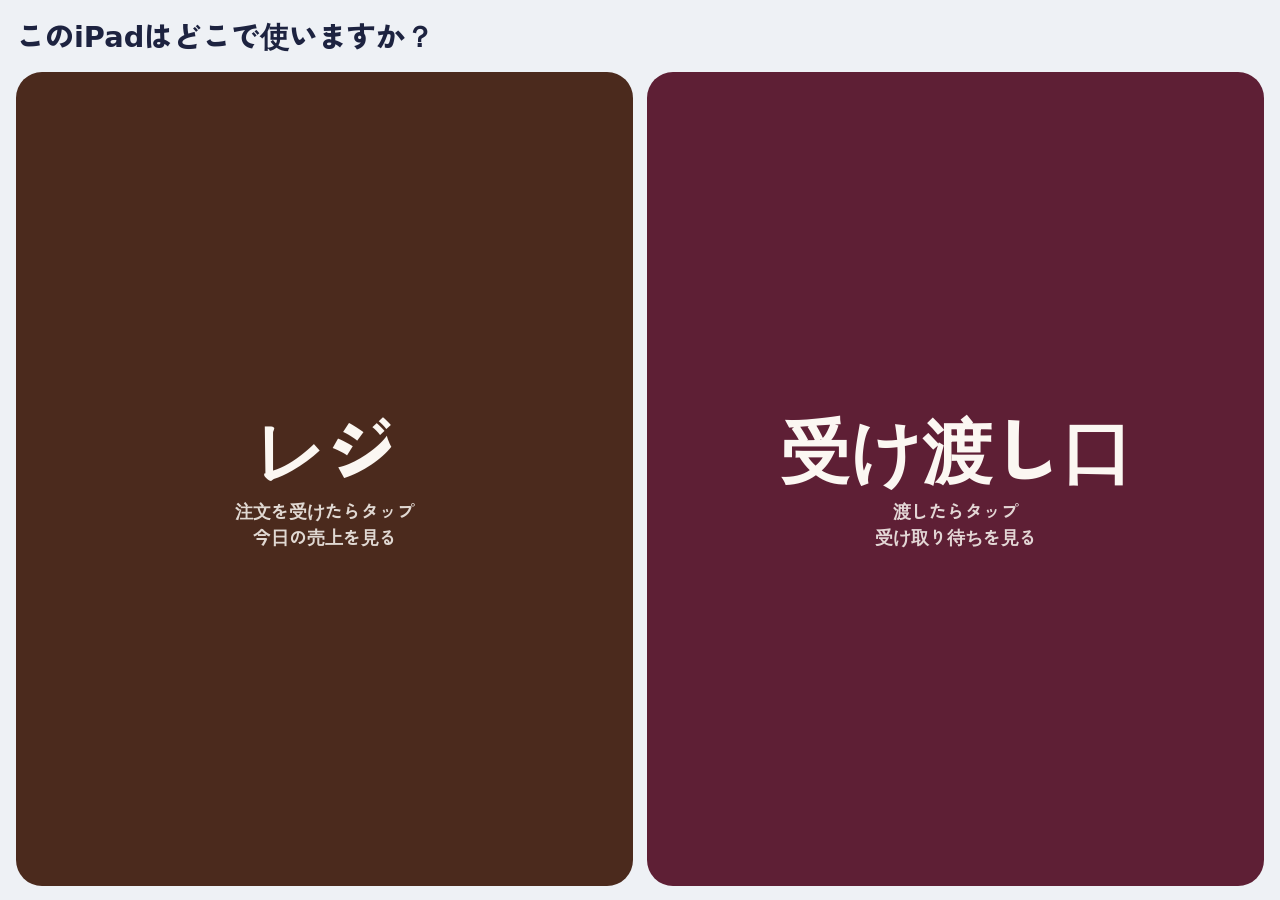
==== commit d7a0e1be: "レジと受け渡し口の2台で数を共有するクレープ注文アプリにする - register.html: 注文を受けたらタップ、今日の売上の累計と受け取り待ちを表示 - pass.html: 受け取り待ちを大き" ====
--- a/index.html
+++ b/index.html
@@ -3,450 +3,41 @@
 <head>
 <meta charset="utf-8">
 <meta name="viewport" content="width=device-width,initial-scale=1,viewport-fit=cover">
-<title>チョコあんこカウンター</title>
+<title>クレープ注文</title>
 <meta name="apple-mobile-web-app-capable" content="yes">
 <meta name="mobile-web-app-capable" content="yes">
-<meta name="apple-mobile-web-app-title" content="カウンター">
+<meta name="apple-mobile-web-app-title" content="クレープ">
 <meta name="theme-color" content="#eef1f5">
 <link rel="manifest" href="manifest.webmanifest">
 <link rel="apple-touch-icon" href="apple-touch-icon.png">
 <link rel="stylesheet" href="fonts/fonts.css">
+<link rel="stylesheet" href="style.css">
 <style>
-[hidden] { display: none !important; }
-/* Layout: one screen. A slim tally strip on top, then two stall panels side by side
-   (stacked on narrow screens). Each panel = a noren curtain with the item name,
-   a giant count, a 正-mark tally of the same count, and a −1 button at its foot. */
-:root {
-  --paper: #eef1f5;
-  --ink: #1d2340;
-  --muted: #646b88;
-  --line: #d3d8e3;
-  --card: #ffffff;
-  --choco: #4b2a1d;
-  --choco-deep: #2f1810;
-  --choco-mark: #e9c9a8;
-  --anko: #5e1f35;
-  --anko-deep: #3c1121;
-  --anko-mark: #f1b9c8;
-  --noren-ink: #fbf7f2;
-  --warn: #c2271f;
-  --display: "Dela Gothic One", "Hiragino Sans", "Hiragino Kaku Gothic ProN", system-ui, sans-serif;
-  --body: "Zen Kaku Gothic New", "Hiragino Sans", "Hiragino Kaku Gothic ProN", system-ui, sans-serif;
+.choose { flex: 1; display: grid; grid-template-columns: 1fr 1fr; gap: 14px; }
+@media (max-width: 600px) { .choose { grid-template-columns: 1fr; } }
+.choose a {
+  border-radius: 26px; text-decoration: none; color: var(--noren-ink); background: var(--choco);
+  display: flex; flex-direction: column; align-items: center; justify-content: center; gap: 12px; padding: 32px 20px; text-align: center;
 }
-@media (prefers-color-scheme: dark) {
-  :root:not([data-theme="light"]) {
-    --paper: #12152a; --ink: #eceef8; --muted: #9aa0bd; --line: #2b3050; --card: #1b1f39;
-    --choco: #6a3d2a; --choco-deep: #3e2117; --anko: #7d2c48; --anko-deep: #4a1528;
-    --warn: #ff8f86; color-scheme: dark;
-  }
-}
-:root[data-theme="dark"] {
-  --paper: #12152a; --ink: #eceef8; --muted: #9aa0bd; --line: #2b3050; --card: #1b1f39;
-  --choco: #6a3d2a; --choco-deep: #3e2117; --anko: #7d2c48; --anko-deep: #4a1528;
-  --warn: #ff8f86; color-scheme: dark;
-}
-
-html, body { height: 100%; }
-body {
-  margin: 0; background: var(--paper); color: var(--ink); font-family: var(--body);
-  -webkit-touch-callout: none; -webkit-user-select: none; user-select: none;
-  -webkit-tap-highlight-color: transparent; touch-action: manipulation; overflow: hidden;
-}
-.app {
-  height: 100%; box-sizing: border-box; display: flex; flex-direction: column; gap: 14px;
-  padding-block: 14px;
-  padding-left: max(16px, env(safe-area-inset-left, 0px));
-  padding-right: max(16px, env(safe-area-inset-right, 0px));
-}
-
-/* Top strip */
-.strip { display: flex; align-items: center; justify-content: space-between; gap: 12px; flex-wrap: wrap; }
-.sum { display: flex; align-items: baseline; gap: 14px; flex-wrap: wrap; }
-.sum-main { display: flex; align-items: baseline; gap: 6px; }
-.sum-label { font-weight: 700; font-size: 1rem; color: var(--muted); }
-.sum-num { font-family: var(--display); font-size: 2.6rem; line-height: 1; font-variant-numeric: tabular-nums; }
-.sum-unit { font-weight: 700; color: var(--muted); }
-.sum-split { font-weight: 700; font-size: .95rem; color: var(--muted); font-variant-numeric: tabular-nums; }
-.next { font-weight: 700; font-size: .95rem; color: var(--muted); }
-.reset {
-  font: inherit; font-weight: 700; font-size: 1rem; min-height: 44px; padding: 0 20px; border-radius: 999px;
-  border: 2px solid var(--line); background: var(--card); color: var(--muted); cursor: pointer;
-  transition: border-color .15s, color .15s, background .15s;
-}
-.reset.armed { border-color: var(--warn); color: var(--warn); }
-.notice { margin: 0; font-size: .95rem; font-weight: 700; color: var(--warn); }
-
-/* Stall panels */
-.stalls { flex: 1; min-height: 0; display: grid; grid-template-columns: 1fr 1fr; gap: 14px; }
-@media (max-width: 600px) {
-  /* Phones: let the page scroll so each stacked panel keeps room for its number */
-  body { overflow: auto; }
-  .app { height: auto; min-height: 100%; }
-  .stalls { grid-template-columns: 1fr; flex: none; }
-  .stall { min-height: 360px; }
-  .tally { max-height: 56px; }
-}
-.stall {
-  --c: var(--choco); --deep: var(--choco-deep); --mark: var(--choco-mark);
-  position: relative; min-height: 0; display: flex; flex-direction: column;
-  border-radius: 26px; overflow: hidden; background: var(--c); color: var(--noren-ink);
-}
-.stall.anko { --c: var(--anko); --deep: var(--anko-deep); --mark: var(--anko-mark); }
-/* anko gets a faint bean-dot texture, choco a soft glaze sheen: the two fillings read apart at a glance */
-.stall.choco { background: linear-gradient(160deg, color-mix(in srgb, var(--c) 82%, #fff 18%) 0%, var(--c) 38%, var(--c) 100%); }
-.stall.anko {
-  background-color: var(--c);
-  background-image: radial-gradient(color-mix(in srgb, var(--deep) 70%, transparent) 2.2px, transparent 2.6px);
-  background-size: 22px 22px;
-}
-
-.tap {
-  flex: 1; min-height: 0; width: 100%; border: 0; padding: 0; margin: 0; cursor: pointer;
-  background: transparent; color: inherit; font: inherit;
-  display: flex; flex-direction: column; align-items: center; position: relative;
-}
-.tap .count-wrap { transition: transform .08s ease; }
-.tap:active .count-wrap { transform: scale(.95); }
-.stall:has(.tap:active) { filter: brightness(1.1); }
-.tap:focus-visible { outline: 4px solid var(--noren-ink); outline-offset: -8px; border-radius: 26px; }
-
-/* Noren: a curtain of three flaps hanging from a rod */
-.noren { width: 100%; position: relative; padding-top: 10px; flex: none; }
-.noren::before {
-  content: ""; position: absolute; left: 6%; right: 6%; top: 4px; height: 8px; border-radius: 4px;
-  background: var(--deep);
-}
-.flaps { display: grid; grid-template-columns: repeat(3, 1fr); gap: 6px; padding: 0 9%; }
-.flap {
-  height: clamp(64px, 12vh, 110px); background: var(--noren-ink); color: var(--c);
-  border-radius: 0 0 10px 10px; transform-origin: 50% 0;
-  display: flex; align-items: center; justify-content: center;
-  font-family: var(--display); font-size: clamp(2rem, 5.4vw, 3.6rem); line-height: 1;
-}
-
-.count-wrap {
-  flex: 1; min-height: 0; width: 100%; display: flex; align-items: center; justify-content: center;
-  overflow: hidden; position: relative; container-type: inline-size;
-}
-.count {
-  font-family: var(--display); font-variant-numeric: tabular-nums; line-height: 1;
-  font-size: min(12rem, 17vw, calc(78cqi / (var(--n, 1) * .8 + .6))); letter-spacing: -.02em; display: block;
-}
-.unit { font-weight: 900; font-size: clamp(1.1rem, 2.4vw, 1.6rem); margin-left: .25em; opacity: .8; }
-
-/* 正-mark tally: five strokes per group, the way stall-keepers count on paper */
-.tally {
-  flex: none; width: 100%; box-sizing: border-box; padding: 0 20px 14px;
-  display: flex; flex-wrap: wrap; justify-content: center; align-items: center; gap: 6px 8px;
-  min-height: 44px; max-height: 92px; overflow: hidden;
-}
-.tally svg { width: 30px; height: 30px; flex: none; }
-.tally path { stroke: var(--mark); stroke-width: 9; stroke-linecap: round; fill: none; }
-.tally .more { font-weight: 900; color: var(--mark); font-size: 1rem; }
-.tally .empty { font-weight: 700; font-size: 1rem; opacity: .7; }
-.tally path.fresh { stroke-dasharray: 100; stroke-dashoffset: 100; animation: draw .28s ease-out forwards; }
-@keyframes draw { to { stroke-dashoffset: 0; } }
-
-.minus {
-  flex: none; margin: 0 14px 14px; min-height: 56px; border-radius: 16px; cursor: pointer;
-  border: 2px solid color-mix(in srgb, var(--noren-ink) 35%, transparent);
-  background: color-mix(in srgb, var(--deep) 75%, transparent); color: var(--noren-ink);
-  font: inherit; font-weight: 700; font-size: 1.1rem;
-}
-.minus:disabled { opacity: .4; cursor: default; }
-.minus:focus-visible, .reset:focus-visible { outline: 3px solid var(--ink); outline-offset: 3px; }
-.stall .minus:focus-visible { outline-color: var(--noren-ink); }
-
-/* "+1" that rises from the finger */
-.float {
-  position: absolute; pointer-events: none; font-family: var(--display); font-size: 2.4rem;
-  color: var(--noren-ink); text-shadow: 0 2px 0 var(--deep); transform: translate(-50%, -50%);
-}
-
-.sr { position: absolute; width: 1px; height: 1px; overflow: hidden; clip: rect(0 0 0 0); white-space: nowrap; }
-.app { padding-top: calc(14px + env(safe-area-inset-top, 0px)); padding-bottom: calc(14px + env(safe-area-inset-bottom, 0px)); }
-.install {
-  margin: 0; padding: 12px 16px; border-radius: 14px; background: var(--card); border: 2px solid var(--line);
-  display: flex; align-items: center; justify-content: space-between; gap: 12px; font-weight: 700; font-size: .95rem;
-}
-.install button {
-  font: inherit; min-height: 40px; padding: 0 14px; border-radius: 999px; border: 2px solid var(--line);
-  background: transparent; color: var(--muted); cursor: pointer; flex: none;
-}
-.ready { font-weight: 700; font-size: .85rem; color: var(--muted); }
+.choose a.pass { background: var(--anko); }
+.choose a:active { filter: brightness(1.1); }
+.choose b { font-family: var(--body); font-weight: 900; font-size: clamp(2.4rem, 7vw, 4.4rem); line-height: 1.1; }
+.choose span { font-weight: 700; font-size: 1.1rem; opacity: .85; }
+.choose a:focus-visible { outline: 4px solid var(--ink); outline-offset: 4px; }
+h1.top { font-weight: 900; font-size: 1.8rem; margin: 0; }
 </style>
 </head>
 <body>
 
 <div class="app">
-  <div class="strip">
-    <div class="sum">
-      <div class="sum-main"><span class="sum-label">合計</span><span class="sum-num" id="total">0</span><span class="sum-unit">個</span></div>
-      <span class="sum-split" id="split">チョコ 0 ／ あんこ 0</span>
-      <span class="next" id="next">あと100個で 100個達成</span>
-    </div>
-    <span class="ready" id="ready" hidden>ネットなしでも動きます</span>
-    <button class="reset" id="reset" type="button">リセット</button>
-  </div>
-  <p class="install" id="install" hidden>
-    <span>Safariの共有ボタン（□に↑）→「ホーム画面に追加」で、ネットなしでも使えるアプリになります。</span>
-    <button type="button" id="install-close">閉じる</button>
-  </p>
-  <p class="notice" id="notice" hidden>この画面では数を保存できません。ページを閉じると数が消えます。</p>
-
-  <div class="stalls">
-    <section class="stall choco" data-item="choco">
-      <button class="tap" id="tap-choco" type="button" data-item="choco" aria-describedby="count-choco">
-        <span class="noren" aria-hidden="true"><span class="flaps"><span class="flap">チ</span><span class="flap">ョ</span><span class="flap">コ</span></span></span>
-        <span class="sr">チョコを1個追加</span>
-        <span class="count-wrap"><span class="count" id="count-choco">0</span><span class="unit">個</span></span>
-        <span class="tally" id="tally-choco" aria-hidden="true"></span>
-      </button>
-      <button class="minus" id="minus-choco" type="button" data-item="choco">チョコを1個減らす</button>
-    </section>
-
-    <section class="stall anko" data-item="anko">
-      <button class="tap" id="tap-anko" type="button" data-item="anko" aria-describedby="count-anko">
-        <span class="noren" aria-hidden="true"><span class="flaps"><span class="flap">あ</span><span class="flap">ん</span><span class="flap">こ</span></span></span>
-        <span class="sr">あんこを1個追加</span>
-        <span class="count-wrap"><span class="count" id="count-anko">0</span><span class="unit">個</span></span>
-        <span class="tally" id="tally-anko" aria-hidden="true"></span>
-      </button>
-      <button class="minus" id="minus-anko" type="button" data-item="anko">あんこを1個減らす</button>
-    </section>
+  <h1 class="top">このiPadはどこで使いますか？</h1>
+  <div class="choose">
+    <a class="reg" href="register.html"><b>レジ</b><span>注文を受けたらタップ<br>今日の売上を見る</span></a>
+    <a class="pass" href="pass.html"><b>受け渡し口</b><span>渡したらタップ<br>受け取り待ちを見る</span></a>
   </div>
 </div>
-
-<script async src="vendor/confetti-4.4.0.min.js"></script>
 <script>
-(function () {
-  var KEY = "bunkasai-counter-v1";
-  var MILESTONES = [100, 500, 1000];
-  var MAX_GROUPS = 12;
-  var NAMES = { choco: "チョコ", anko: "あんこ" };
-  var counts = { choco: 0, anko: 0 };
-  var storageOk = true;
-  var reduceMotion = window.matchMedia && matchMedia("(prefers-reduced-motion: reduce)").matches;
-
-  var raw = null, savedCelebrated = 0;
-  try { raw = localStorage.getItem(KEY); } catch (e) { storageOk = false; }
-  try {
-    var saved = JSON.parse(raw || "null");
-    if (saved) {
-      counts.choco = Math.max(0, parseInt(saved.choco, 10) || 0);
-      counts.anko = Math.max(0, parseInt(saved.anko, 10) || 0);
-      savedCelebrated = Math.max(0, parseInt(saved.celebrated, 10) || 0);
-    }
-  } catch (e) { /* broken saved data: start from 0 */ }
-
-  // iOS Safari only shows :active press feedback when a touch listener exists
-  document.addEventListener("touchstart", function () {}, { passive: true });
-
-  function save() {
-    try {
-      localStorage.setItem(KEY, JSON.stringify({ choco: counts.choco, anko: counts.anko, celebrated: celebrated }));
-      storageOk = true;
-    }
-    catch (e) { storageOk = false; }
-    document.getElementById("notice").hidden = storageOk;
-  }
-
-  function $(id) { return document.getElementById(id); }
-  function animate(el, frames, opts) {
-    if (reduceMotion || !el.animate) return null;
-    return el.animate(frames, opts);
-  }
-
-  // Stroke order of 正 in a 100×100 box: top bar, center post, right arm, left post, base
-  var STROKES = [
-    "M18 14 H82", "M50 14 V88", "M50 50 H76", "M26 46 V88", "M12 88 H88"
-  ];
-  function tallyGroup(n, freshIndex) {
-    var paths = "";
-    for (var i = 0; i < n; i++) {
-      paths += '<path pathLength="100" d="' + STROKES[i] + '"' + (i === freshIndex ? ' class="fresh"' : "") + "></path>";
-    }
-    return '<svg viewBox="0 0 100 100">' + paths + "</svg>";
-  }
-  function renderTally(item, grew) {
-    var n = counts[item], box = $("tally-" + item);
-    if (n === 0) { box.innerHTML = '<span class="empty">タップすると 正 の字で数えます</span>'; return; }
-    var full = Math.floor(n / 5), rest = n % 5;
-    var groups = full + (rest ? 1 : 0);
-    var shown = Math.min(groups, MAX_GROUPS);
-    var html = groups > MAX_GROUPS ? '<span class="more">…</span>' : "";
-    for (var g = groups - shown; g < groups; g++) {
-      var size = (g < full) ? 5 : rest;
-      var isLast = g === groups - 1;
-      html += tallyGroup(size, grew && isLast ? size - 1 : -1);
-    }
-    box.innerHTML = html;
-  }
-
-  function renderSummary() {
-    var total = counts.choco + counts.anko;
-    $("total").textContent = total;
-    $("split").textContent = "チョコ " + counts.choco + " ／ あんこ " + counts.anko;
-    var goal = MILESTONES.filter(function (m) { return m > total; })[0];
-    $("next").textContent = goal
-      ? "あと" + (goal - total) + "個で " + goal + "個達成"
-      : MILESTONES[MILESTONES.length - 1] + "個 達成ずみ";
-  }
-
-  function renderItem(item, dir) {
-    var el = $("count-" + item);
-    el.textContent = counts[item];
-    el.style.setProperty("--n", String(counts[item]).length);
-    $("minus-" + item).disabled = counts[item] === 0;
-    $("minus-" + item).setAttribute("aria-label", NAMES[item] + "を1個減らす（今 " + counts[item] + "個）");
-    if (dir) {
-      // New number drops in from above when adding, rises from below when removing
-      animate(el, [
-        { transform: "translateY(" + (dir > 0 ? "-38%" : "38%") + ") scale(.9)", opacity: 0 },
-        { transform: "translateY(0) scale(1.06)", opacity: 1, offset: .7 },
-        { transform: "translateY(0) scale(1)", opacity: 1 }
-      ], { duration: 260, easing: "cubic-bezier(.2,.8,.3,1)" });
-    }
-    renderTally(item, dir > 0);
-  }
-
-  function swayNoren(item) {
-    var flaps = document.querySelectorAll('.stall[data-item="' + item + '"] .flap');
-    flaps.forEach(function (f, i) {
-      var amp = 7 - i * 1.5;
-      animate(f, [
-        { transform: "rotate(0deg)" },
-        { transform: "rotate(" + amp + "deg)" },
-        { transform: "rotate(" + (-amp * .55) + "deg)" },
-        { transform: "rotate(" + (amp * .25) + "deg)" },
-        { transform: "rotate(0deg)" }
-      ], { duration: 620, delay: i * 40, easing: "ease-out" });
-    });
-  }
-
-  function floatPlus(stall, x, y) {
-    if (reduceMotion) return;
-    var f = document.createElement("span");
-    f.className = "float"; f.textContent = "+1";
-    f.style.left = x + "px"; f.style.top = y + "px";
-    stall.appendChild(f);
-    var a = f.animate([
-      { transform: "translate(-50%,-50%) scale(.6)", opacity: 0 },
-      { transform: "translate(-50%,-90%) scale(1.1)", opacity: 1, offset: .25 },
-      { transform: "translate(-50%,-220%) scale(1)", opacity: 0 }
-    ], { duration: 700, easing: "cubic-bezier(.2,.7,.3,1)", fill: "forwards" });
-    a.onfinish = function () { f.remove(); };
-  }
-
-  function celebrate(total) {
-    var colors = ["#4b2a1d", "#e9c9a8", "#5e1f35", "#f1b9c8", "#fbf7f2"];
-    animate($("total"), [
-      { transform: "scale(1)" }, { transform: "scale(1.35)" }, { transform: "scale(1)" }
-    ], { duration: 600, easing: "cubic-bezier(.3,1.6,.5,1)" });
-    $("next").textContent = total + "個 達成！";
-    if (typeof window.confetti !== "function" || reduceMotion) return;
-    try {
-      Promise.resolve(window.confetti({ count: 90, spread: 70, angle: 60, position: { x: 0, y: 80 }, colors: colors, zIndex: 50 }))
-        .catch(function () {});
-      Promise.resolve(window.confetti({ count: 90, spread: 70, angle: 120, position: { x: 100, y: 80 }, colors: colors, zIndex: 50 }))
-        .catch(function () {});
-    } catch (e) { /* confetti is a bonus; counting never depends on it */ }
-  }
-
-  function change(item, delta) {
-    var before = counts[item];
-    counts[item] = Math.max(0, before + delta);
-    if (counts[item] === before) return false;
-    save();
-    renderItem(item, delta);
-    renderSummary();
-    var total = counts.choco + counts.anko;
-    // Celebrate each milestone once, even if a −1 then +1 crosses it again
-    if (delta > 0 && MILESTONES.indexOf(total) !== -1 && total > celebrated) {
-      celebrated = total;
-      save();
-      celebrate(total);
-    }
-    return true;
-  }
-  var celebrated = Math.max(savedCelebrated, MILESTONES.filter(function (m) { return m <= counts.choco + counts.anko; }).pop() || 0);
-
-  document.querySelectorAll(".tap").forEach(function (btn) {
-    btn.addEventListener("click", function (ev) {
-      var item = btn.dataset.item;
-      change(item, 1);
-      swayNoren(item);
-      var stall = btn.parentNode, r = stall.getBoundingClientRect();
-      // Keyboard activation has no pointer position: rise from the number instead
-      var x = ev.clientX ? ev.clientX - r.left : r.width / 2;
-      var y = ev.clientY ? ev.clientY - r.top : r.height / 2;
-      floatPlus(stall, x, y);
-    });
-  });
-  document.querySelectorAll(".minus").forEach(function (btn) {
-    btn.addEventListener("click", function () { change(btn.dataset.item, -1); });
-  });
-
-  // Reset needs a second tap within 3 seconds, since confirm() is not available here
-  var resetBtn = $("reset"), armTimer = null;
-  function disarm() {
-    clearTimeout(armTimer); armTimer = null;
-    resetBtn.classList.remove("armed"); resetBtn.textContent = "リセット";
-  }
-  resetBtn.addEventListener("click", function () {
-    if (armTimer) {
-      disarm();
-      counts.choco = 0; counts.anko = 0; celebrated = 0;
-      save(); renderItem("choco", 0); renderItem("anko", 0); renderSummary();
-    } else {
-      resetBtn.classList.add("armed"); resetBtn.textContent = "もう一度押すと 0 に戻ります";
-      armTimer = setTimeout(disarm, 3000);
-    }
-  });
-
-  // Keep the iPad screen awake while the page is open, if allowed
-  function keepAwake() {
-    if (!("wakeLock" in navigator) || document.visibilityState !== "visible") return;
-    navigator.wakeLock.request("screen").catch(function () {});
-  }
-  document.addEventListener("visibilitychange", keepAwake);
-  keepAwake();
-
-  document.getElementById("notice").hidden = storageOk;
-  renderItem("choco", 0); renderItem("anko", 0); renderSummary();
-
-  // Opening moment: the curtains drop onto their rods once, then stay still
-  document.querySelectorAll(".flap").forEach(function (f, i) {
-    animate(f, [
-      { transform: "translateY(-110%)", opacity: 0 },
-      { transform: "translateY(4%)", opacity: 1, offset: .7 },
-      { transform: "translateY(0)", opacity: 1 }
-    ], { duration: 520, delay: 80 + i * 60, easing: "cubic-bezier(.2,.8,.3,1)", fill: "backwards" });
-  });
-})();
-</script>
-<script>
-(function () {
-  // Install hint: shown in Safari until the app runs from the Home Screen
-  var standalone = window.navigator.standalone === true || (window.matchMedia && matchMedia("(display-mode: standalone)").matches);
-  var dismissed = false;
-  try { dismissed = localStorage.getItem("bunkasai-install-hint") === "closed"; } catch (e) {}
-  var box = document.getElementById("install");
-  box.hidden = standalone || dismissed;
-  document.getElementById("install-close").addEventListener("click", function () {
-    box.hidden = true;
-    try { localStorage.setItem("bunkasai-install-hint", "closed"); } catch (e) {}
-  });
-
-  // Offline: the service worker keeps every file of the app on the iPad
-  if ("serviceWorker" in navigator) {
-    navigator.serviceWorker.register("sw.js").then(function () {
-      return navigator.serviceWorker.ready;
-    }).then(function () {
-      document.getElementById("ready").hidden = !standalone;
-    }).catch(function () {});
-  }
-})();
+if ("serviceWorker" in navigator) navigator.serviceWorker.register("sw.js").catch(function () {});
 </script>
 </body>
 </html>
--- a/style.css
+++ b/style.css
@@ -0,0 +1,193 @@
+[hidden] { display: none !important; }
+/* Layout: one screen. A slim tally strip on top, then two stall panels side by side
+   (stacked on narrow screens). Each panel = a noren curtain with the item name,
+   a giant count, a 正-mark tally of the same count, and a −1 button at its foot. */
+:root {
+  --paper: #eef1f5;
+  --ink: #1d2340;
+  --muted: #646b88;
+  --line: #d3d8e3;
+  --card: #ffffff;
+  --choco: #4b2a1d;
+  --choco-deep: #2f1810;
+  --choco-mark: #e9c9a8;
+  --anko: #5e1f35;
+  --anko-deep: #3c1121;
+  --anko-mark: #f1b9c8;
+  --noren-ink: #fbf7f2;
+  --warn: #c2271f;
+  --display: "Dela Gothic One", "Hiragino Sans", "Hiragino Kaku Gothic ProN", system-ui, sans-serif;
+  --body: "Zen Kaku Gothic New", "Hiragino Sans", "Hiragino Kaku Gothic ProN", system-ui, sans-serif;
+}
+@media (prefers-color-scheme: dark) {
+  :root:not([data-theme="light"]) {
+    --paper: #12152a; --ink: #eceef8; --muted: #9aa0bd; --line: #2b3050; --card: #1b1f39;
+    --choco: #6a3d2a; --choco-deep: #3e2117; --anko: #7d2c48; --anko-deep: #4a1528;
+    --warn: #ff8f86; color-scheme: dark;
+  }
+}
+:root[data-theme="dark"] {
+  --paper: #12152a; --ink: #eceef8; --muted: #9aa0bd; --line: #2b3050; --card: #1b1f39;
+  --choco: #6a3d2a; --choco-deep: #3e2117; --anko: #7d2c48; --anko-deep: #4a1528;
+  --warn: #ff8f86; color-scheme: dark;
+}
+
+html, body { height: 100%; }
+body {
+  margin: 0; background: var(--paper); color: var(--ink); font-family: var(--body);
+  -webkit-touch-callout: none; -webkit-user-select: none; user-select: none;
+  -webkit-tap-highlight-color: transparent; touch-action: manipulation; overflow: hidden;
+}
+.app {
+  height: 100%; box-sizing: border-box; display: flex; flex-direction: column; gap: 14px;
+  padding-block: 14px;
+  padding-left: max(16px, env(safe-area-inset-left, 0px));
+  padding-right: max(16px, env(safe-area-inset-right, 0px));
+}
+
+/* Top strip */
+.strip { display: flex; align-items: center; justify-content: space-between; gap: 12px; flex-wrap: wrap; }
+.sum { display: flex; align-items: baseline; gap: 14px; flex-wrap: wrap; }
+.sum-main { display: flex; align-items: baseline; gap: 6px; }
+.sum-label { font-weight: 700; font-size: 1rem; color: var(--muted); }
+.sum-num { font-family: var(--display); font-size: 2.6rem; line-height: 1; font-variant-numeric: tabular-nums; }
+.sum-unit { font-weight: 700; color: var(--muted); }
+.sum-split { font-weight: 700; font-size: .95rem; color: var(--muted); font-variant-numeric: tabular-nums; }
+.next { font-weight: 700; font-size: .95rem; color: var(--muted); }
+.reset {
+  font: inherit; font-weight: 700; font-size: 1rem; min-height: 44px; padding: 0 20px; border-radius: 999px;
+  border: 2px solid var(--line); background: var(--card); color: var(--muted); cursor: pointer;
+  transition: border-color .15s, color .15s, background .15s;
+}
+.reset.armed { border-color: var(--warn); color: var(--warn); }
+.notice { margin: 0; font-size: .95rem; font-weight: 700; color: var(--warn); }
+
+/* Stall panels */
+.stalls { flex: 1; min-height: 0; display: grid; grid-template-columns: 1fr 1fr; gap: 14px; }
+@media (max-width: 600px) {
+  /* Phones: let the page scroll so each stacked panel keeps room for its number */
+  body { overflow: auto; }
+  .app { height: auto; min-height: 100%; }
+  .stalls { grid-template-columns: 1fr; flex: none; }
+  .stall { min-height: 360px; }
+  .tally { max-height: 56px; }
+}
+.stall {
+  --c: var(--choco); --deep: var(--choco-deep); --mark: var(--choco-mark);
+  position: relative; min-height: 0; display: flex; flex-direction: column;
+  border-radius: 26px; overflow: hidden; background: var(--c); color: var(--noren-ink);
+}
+.stall.anko { --c: var(--anko); --deep: var(--anko-deep); --mark: var(--anko-mark); }
+/* anko gets a faint bean-dot texture, choco a soft glaze sheen: the two fillings read apart at a glance */
+.stall.choco { background: linear-gradient(160deg, color-mix(in srgb, var(--c) 82%, #fff 18%) 0%, var(--c) 38%, var(--c) 100%); }
+.stall.anko {
+  background-color: var(--c);
+  background-image: radial-gradient(color-mix(in srgb, var(--deep) 70%, transparent) 2.2px, transparent 2.6px);
+  background-size: 22px 22px;
+}
+
+.tap {
+  flex: 1; min-height: 0; width: 100%; border: 0; padding: 0; margin: 0; cursor: pointer;
+  background: transparent; color: inherit; font: inherit;
+  display: flex; flex-direction: column; align-items: center; position: relative;
+}
+.tap .count-wrap { transition: transform .08s ease; }
+.tap:active .count-wrap { transform: scale(.95); }
+.stall:has(.tap:active) { filter: brightness(1.1); }
+.tap:focus-visible { outline: 4px solid var(--noren-ink); outline-offset: -8px; border-radius: 26px; }
+
+/* Noren: a curtain of three flaps hanging from a rod */
+.noren { width: 100%; position: relative; padding-top: 10px; flex: none; }
+.noren::before {
+  content: ""; position: absolute; left: 6%; right: 6%; top: 4px; height: 8px; border-radius: 4px;
+  background: var(--deep);
+}
+.flaps { display: grid; grid-template-columns: repeat(3, 1fr); gap: 6px; padding: 0 9%; }
+.flap {
+  height: clamp(64px, 12vh, 110px); background: var(--noren-ink); color: var(--c);
+  border-radius: 0 0 10px 10px; transform-origin: 50% 0;
+  display: flex; align-items: center; justify-content: center;
+  font-family: var(--display); font-size: clamp(2rem, 5.4vw, 3.6rem); line-height: 1;
+}
+
+.count-wrap {
+  flex: 1; min-height: 0; width: 100%; display: flex; align-items: center; justify-content: center;
+  overflow: hidden; position: relative; container-type: inline-size;
+}
+.count {
+  font-family: var(--display); font-variant-numeric: tabular-nums; line-height: 1;
+  font-size: min(12rem, 17vw, calc(78cqi / (var(--n, 1) * .8 + .6))); letter-spacing: -.02em; display: block;
+}
+.unit { font-weight: 900; font-size: clamp(1.1rem, 2.4vw, 1.6rem); margin-left: .25em; opacity: .8; }
+
+/* 正-mark tally: five strokes per group, the way stall-keepers count on paper */
+.tally {
+  flex: none; width: 100%; box-sizing: border-box; padding: 0 20px 14px;
+  display: flex; flex-wrap: wrap; justify-content: center; align-items: center; gap: 6px 8px;
+  min-height: 44px; max-height: 92px; overflow: hidden;
+}
+.tally svg { width: 30px; height: 30px; flex: none; }
+.tally path { stroke: var(--mark); stroke-width: 9; stroke-linecap: round; fill: none; }
+.tally .more { font-weight: 900; color: var(--mark); font-size: 1rem; }
+.tally .empty { font-weight: 700; font-size: 1rem; opacity: .7; }
+.tally path.fresh { stroke-dasharray: 100; stroke-dashoffset: 100; animation: draw .28s ease-out forwards; }
+@keyframes draw { to { stroke-dashoffset: 0; } }
+
+.minus {
+  flex: none; margin: 0 14px 14px; min-height: 56px; border-radius: 16px; cursor: pointer;
+  border: 2px solid color-mix(in srgb, var(--noren-ink) 35%, transparent);
+  background: color-mix(in srgb, var(--deep) 75%, transparent); color: var(--noren-ink);
+  font: inherit; font-weight: 700; font-size: 1.1rem;
+}
+.minus:disabled { opacity: .4; cursor: default; }
+.minus:focus-visible, .reset:focus-visible { outline: 3px solid var(--ink); outline-offset: 3px; }
+.stall .minus:focus-visible { outline-color: var(--noren-ink); }
+
+/* "+1" that rises from the finger */
+.float {
+  position: absolute; pointer-events: none; font-family: var(--display); font-size: 2.4rem;
+  color: var(--noren-ink); text-shadow: 0 2px 0 var(--deep); transform: translate(-50%, -50%);
+}
+
+.sr { position: absolute; width: 1px; height: 1px; overflow: hidden; clip: rect(0 0 0 0); white-space: nowrap; }
+.app { padding-top: calc(14px + env(safe-area-inset-top, 0px)); padding-bottom: calc(14px + env(safe-area-inset-bottom, 0px)); }
+.install {
+  margin: 0; padding: 12px 16px; border-radius: 14px; background: var(--card); border: 2px solid var(--line);
+  display: flex; align-items: center; justify-content: space-between; gap: 12px; font-weight: 700; font-size: .95rem;
+}
+.install button {
+  font: inherit; min-height: 40px; padding: 0 14px; border-radius: 999px; border: 2px solid var(--line);
+  background: transparent; color: var(--muted); cursor: pointer; flex: none;
+}
+.ready { font-weight: 700; font-size: .85rem; color: var(--muted); }
+
+/* ---- Crepe two-iPad system ---- */
+:root { --wait: #ffd36b; --ok: #1f7a4d; }
+@media (prefers-color-scheme: dark) { :root:not([data-theme="light"]) { --ok: #7fd6a6; } }
+:root[data-theme="dark"] { --ok: #7fd6a6; }
+.role {
+  font-weight: 900; font-size: .9rem; padding: 4px 12px; border-radius: 999px;
+  background: var(--ink); color: var(--paper); align-self: center;
+}
+.conn { font-weight: 700; font-size: .9rem; color: var(--ok); display: inline-flex; align-items: center; gap: 6px; }
+.conn::before { content: ""; width: 10px; height: 10px; border-radius: 50%; background: currentColor; }
+.conn.off { color: var(--warn); }
+.strip-right { display: flex; align-items: center; gap: 12px; flex-wrap: wrap; }
+.sub { font-weight: 700; font-size: 1rem; color: var(--muted); font-variant-numeric: tabular-nums; }
+.sub b { font-family: var(--display); font-weight: 400; font-size: 1.5rem; color: var(--ink); }
+.sub.busy b { color: var(--warn); }
+.panel-label { font-weight: 900; font-size: clamp(1rem, 2.2vw, 1.4rem); opacity: .85; margin-top: 10px; }
+.hint { font-weight: 700; font-size: 1rem; opacity: .75; padding: 0 16px 12px; text-align: center; }
+.stall.busy .count { color: var(--wait); }
+.tap:disabled { cursor: default; }
+.tap:disabled .count-wrap { transform: none; }
+.stall:has(.tap:disabled:active) { filter: none; }
+.sum-num.busy { color: var(--warn); }
+.setup {
+  margin: auto; max-width: 640px; padding: 24px; border-radius: 20px; background: var(--card); border: 2px solid var(--line);
+  font-weight: 700; line-height: 1.7;
+}
+.setup h1 { font-weight: 900; font-size: 1.6rem; margin: 0 0 8px; }
+.setup code { font-size: .95em; background: var(--paper); padding: 1px 6px; border-radius: 6px; }
+@media (max-width: 600px) { .stall { min-height: 500px; } }
+
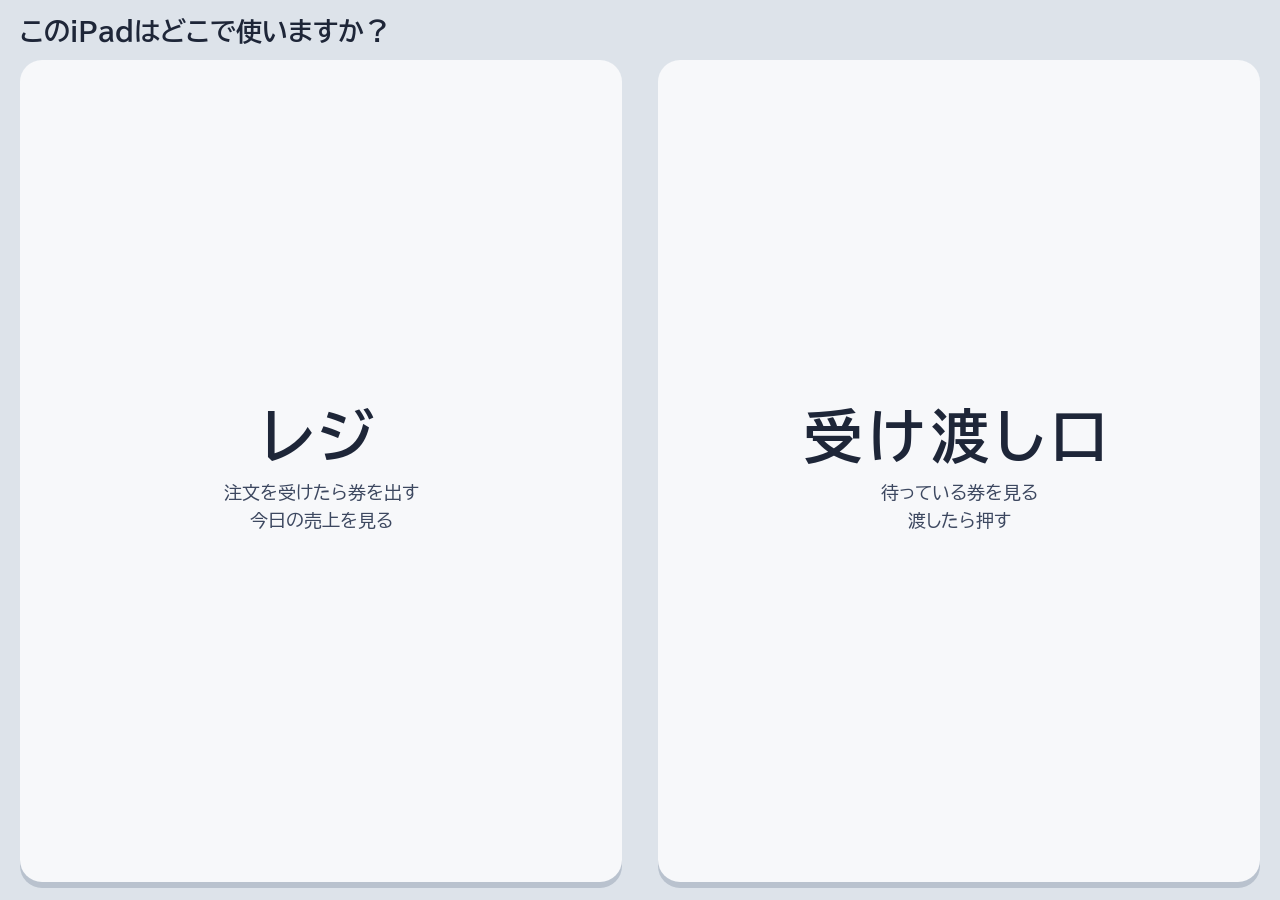
==== commit b17a9db1: "整理券デザイン（案B）に作り直し、券の番号を201からにする - レジ: 味ごとの券売機を押すと整理券が出る。今日の売上と受け取り待ちも表示 - 受け渡し口: 待ちの券を注文レールに並べ、次に渡す券を" ====
--- a/index.html
+++ b/index.html
@@ -7,24 +7,24 @@
 <meta name="apple-mobile-web-app-capable" content="yes">
 <meta name="mobile-web-app-capable" content="yes">
 <meta name="apple-mobile-web-app-title" content="クレープ">
-<meta name="theme-color" content="#eef1f5">
+<meta name="theme-color" content="#dde3ea">
 <link rel="manifest" href="manifest.webmanifest">
 <link rel="apple-touch-icon" href="apple-touch-icon.png">
-<link rel="stylesheet" href="fonts/fonts.css">
+<link rel="preconnect" href="https://fonts.googleapis.com">
+<link rel="preconnect" href="https://fonts.gstatic.com" crossorigin>
+<link rel="stylesheet" href="https://fonts.googleapis.com/css2?family=BIZ+UDPGothic:wght@400;700&family=DotGothic16&display=swap">
 <link rel="stylesheet" href="style.css">
 <style>
-.choose { flex: 1; display: grid; grid-template-columns: 1fr 1fr; gap: 14px; }
-@media (max-width: 600px) { .choose { grid-template-columns: 1fr; } }
+.choose { flex: 1; display: grid; grid-template-columns: 1fr 1fr; gap: clamp(16px, 3vw, 36px); }
+@media (max-width: 640px) { .choose { grid-template-columns: 1fr; } }
 .choose a {
-  border-radius: 26px; text-decoration: none; color: var(--noren-ink); background: var(--choco);
-  display: flex; flex-direction: column; align-items: center; justify-content: center; gap: 12px; padding: 32px 20px; text-align: center;
+  border-radius: 22px; text-decoration: none; color: var(--ink); background: var(--panel); box-shadow: 0 6px 0 var(--shade);
+  display: flex; flex-direction: column; align-items: center; justify-content: center; gap: 14px; padding: 32px 20px; text-align: center;
 }
-.choose a.pass { background: var(--anko); }
-.choose a:active { filter: brightness(1.1); }
-.choose b { font-family: var(--body); font-weight: 900; font-size: clamp(2.4rem, 7vw, 4.4rem); line-height: 1.1; }
-.choose span { font-weight: 700; font-size: 1.1rem; opacity: .85; }
-.choose a:focus-visible { outline: 4px solid var(--ink); outline-offset: 4px; }
-h1.top { font-weight: 900; font-size: 1.8rem; margin: 0; }
+.choose a:active { transform: translateY(4px); box-shadow: 0 2px 0 var(--shade); }
+.choose b { font-weight: 700; font-size: clamp(2.4rem, 6vw, 3.6rem); letter-spacing: .1em; }
+.choose span { font-size: 1.1rem; color: var(--ink-2); line-height: 1.6; }
+h1.top { font-weight: 700; font-size: 1.6rem; margin: 0; }
 </style>
 </head>
 <body>
@@ -32,8 +32,8 @@
 <div class="app">
   <h1 class="top">このiPadはどこで使いますか？</h1>
   <div class="choose">
-    <a class="reg" href="register.html"><b>レジ</b><span>注文を受けたらタップ<br>今日の売上を見る</span></a>
-    <a class="pass" href="pass.html"><b>受け渡し口</b><span>渡したらタップ<br>受け取り待ちを見る</span></a>
+    <a href="register.html"><b>レジ</b><span>注文を受けたら券を出す<br>今日の売上を見る</span></a>
+    <a href="pass.html"><b>受け渡し口</b><span>待っている券を見る<br>渡したら押す</span></a>
   </div>
 </div>
 <script>
--- a/style.css
+++ b/style.css
@@ -1,193 +1,155 @@
+/* 整理券 (ticket) look: the register is a pair of ticket machines, the pick-up window is a
+   kitchen order rail with the waiting tickets clipped to it. Paper-and-steel palette, light only. */
 [hidden] { display: none !important; }
-/* Layout: one screen. A slim tally strip on top, then two stall panels side by side
-   (stacked on narrow screens). Each panel = a noren curtain with the item name,
-   a giant count, a 正-mark tally of the same count, and a −1 button at its foot. */
 :root {
-  --paper: #eef1f5;
-  --ink: #1d2340;
-  --muted: #646b88;
-  --line: #d3d8e3;
-  --card: #ffffff;
-  --choco: #4b2a1d;
-  --choco-deep: #2f1810;
-  --choco-mark: #e9c9a8;
-  --anko: #5e1f35;
-  --anko-deep: #3c1121;
-  --anko-mark: #f1b9c8;
-  --noren-ink: #fbf7f2;
-  --warn: #c2271f;
-  --display: "Dela Gothic One", "Hiragino Sans", "Hiragino Kaku Gothic ProN", system-ui, sans-serif;
-  --body: "Zen Kaku Gothic New", "Hiragino Sans", "Hiragino Kaku Gothic ProN", system-ui, sans-serif;
-}
-@media (prefers-color-scheme: dark) {
-  :root:not([data-theme="light"]) {
-    --paper: #12152a; --ink: #eceef8; --muted: #9aa0bd; --line: #2b3050; --card: #1b1f39;
-    --choco: #6a3d2a; --choco-deep: #3e2117; --anko: #7d2c48; --anko-deep: #4a1528;
-    --warn: #ff8f86; color-scheme: dark;
-  }
-}
-:root[data-theme="dark"] {
-  --paper: #12152a; --ink: #eceef8; --muted: #9aa0bd; --line: #2b3050; --card: #1b1f39;
-  --choco: #6a3d2a; --choco-deep: #3e2117; --anko: #7d2c48; --anko-deep: #4a1528;
-  --warn: #ff8f86; color-scheme: dark;
+  --ground: #dde3ea;
+  --panel: #f7f8fa;
+  --ink: #1e2638;
+  --ink-2: #3d4860;
+  --muted: #55617a;
+  --line: #9aa6b6;
+  --shade: #b9c2ce;
+  --choco: #d9b48c;
+  --anko: #edb8c2;
+  --red: #b42f26;
+  --ok: #1f6e46;
+  --dot: "DotGothic16", "BIZ UDPGothic", ui-monospace, monospace;
+  --body: "BIZ UDPGothic", "Hiragino Sans", "Hiragino Kaku Gothic ProN", system-ui, sans-serif;
+  color-scheme: light;
 }
 
 html, body { height: 100%; }
 body {
-  margin: 0; background: var(--paper); color: var(--ink); font-family: var(--body);
+  margin: 0; background: var(--ground); color: var(--ink); font-family: var(--body);
   -webkit-touch-callout: none; -webkit-user-select: none; user-select: none;
   -webkit-tap-highlight-color: transparent; touch-action: manipulation; overflow: hidden;
 }
+button { font: inherit; color: inherit; }
 .app {
-  height: 100%; box-sizing: border-box; display: flex; flex-direction: column; gap: 14px;
-  padding-block: 14px;
-  padding-left: max(16px, env(safe-area-inset-left, 0px));
-  padding-right: max(16px, env(safe-area-inset-right, 0px));
+  height: 100%; box-sizing: border-box; display: flex; flex-direction: column; gap: 16px;
+  padding: calc(18px + env(safe-area-inset-top, 0px)) max(20px, env(safe-area-inset-right, 0px))
+           calc(18px + env(safe-area-inset-bottom, 0px)) max(20px, env(safe-area-inset-left, 0px));
 }
 
-/* Top strip */
-.strip { display: flex; align-items: center; justify-content: space-between; gap: 12px; flex-wrap: wrap; }
-.sum { display: flex; align-items: baseline; gap: 14px; flex-wrap: wrap; }
-.sum-main { display: flex; align-items: baseline; gap: 6px; }
-.sum-label { font-weight: 700; font-size: 1rem; color: var(--muted); }
-.sum-num { font-family: var(--display); font-size: 2.6rem; line-height: 1; font-variant-numeric: tabular-nums; }
-.sum-unit { font-weight: 700; color: var(--muted); }
-.sum-split { font-weight: 700; font-size: .95rem; color: var(--muted); font-variant-numeric: tabular-nums; }
-.next { font-weight: 700; font-size: .95rem; color: var(--muted); }
+/* ---- Top strip ---- */
+.strip { display: flex; align-items: center; justify-content: space-between; gap: 10px 20px; flex-wrap: wrap; }
+.sum { display: flex; align-items: baseline; gap: 6px 14px; flex-wrap: wrap; }
+.role { align-self: center; font-weight: 700; font-size: .9rem; padding: 5px 12px; border-radius: 8px; background: var(--ink); color: var(--panel); }
+.sum-label { font-weight: 700; font-size: 1.15rem; }
+.sum-num { font-family: var(--dot); font-size: clamp(2.6rem, 6vw, 4.2rem); line-height: 1; font-variant-numeric: tabular-nums; }
+.sum-num.alert { color: var(--red); }
+.sum-unit { font-weight: 700; font-size: 1.15rem; }
+.sum-split { font-size: 1rem; color: var(--ink-2); font-variant-numeric: tabular-nums; }
+.side { display: flex; align-items: center; gap: 10px 18px; flex-wrap: wrap; }
+.sub { font-weight: 700; font-size: 1rem; color: var(--ink-2); }
+.sub b { font-family: var(--dot); font-weight: 400; font-size: 1.8rem; color: var(--ink); }
+.sub.alert b { color: var(--red); }
+.conn { font-weight: 700; font-size: .9rem; color: var(--ok); display: inline-flex; align-items: center; gap: 7px; }
+.conn::before { content: ""; width: 10px; height: 10px; border-radius: 50%; background: currentColor; }
+.conn.off { color: var(--red); }
 .reset {
-  font: inherit; font-weight: 700; font-size: 1rem; min-height: 44px; padding: 0 20px; border-radius: 999px;
-  border: 2px solid var(--line); background: var(--card); color: var(--muted); cursor: pointer;
-  transition: border-color .15s, color .15s, background .15s;
+  min-height: 46px; padding: 0 16px; border-radius: 12px; border: 2px solid var(--line);
+  background: transparent; color: var(--ink-2); font-weight: 700; font-size: .95rem; cursor: pointer;
 }
-.reset.armed { border-color: var(--warn); color: var(--warn); }
-.notice { margin: 0; font-size: .95rem; font-weight: 700; color: var(--warn); }
+.reset.armed { border-color: var(--red); color: var(--red); background: var(--panel); }
 
-/* Stall panels */
-.stalls { flex: 1; min-height: 0; display: grid; grid-template-columns: 1fr 1fr; gap: 14px; }
-@media (max-width: 600px) {
-  /* Phones: let the page scroll so each stacked panel keeps room for its number */
+/* ---- Two columns, one per flavor ---- */
+.cols { flex: 1; min-height: 0; display: grid; grid-template-columns: 1fr 1fr; gap: clamp(16px, 3vw, 36px); }
+.col { min-height: 0; min-width: 0; display: flex; flex-direction: column; align-items: center; }
+.choco { --paper: var(--choco); }
+.anko { --paper: var(--anko); }
+
+/* Register: the ticket machine */
+.machine {
+  width: 100%; flex: 1; min-height: 0; border: 0; margin: 0; cursor: pointer;
+  padding: clamp(16px, 3vh, 30px) 24px 0; border-radius: 22px 22px 8px 8px; background: var(--panel);
+  display: flex; flex-direction: column; align-items: center; gap: 4px; box-shadow: 0 6px 0 var(--shade);
+  transition: transform .06s, box-shadow .06s;
+}
+.machine:active { transform: translateY(4px); box-shadow: 0 2px 0 var(--shade); }
+.machine-name { font-weight: 700; font-size: clamp(1.8rem, 4vw, 2.6rem); letter-spacing: .12em; }
+.machine-hint { font-size: 1rem; color: var(--muted); }
+.machine-count { margin-top: auto; display: flex; align-items: baseline; gap: 8px; color: var(--ink-2); font-weight: 700; }
+.machine-count b { font-family: var(--dot); font-weight: 400; font-size: clamp(4.5rem, 13vh, 8.5rem); line-height: 1; color: var(--ink); font-variant-numeric: tabular-nums; }
+.slot { width: 78%; height: 14px; border-radius: 7px; background: var(--ink); margin: auto 0 22px; flex: none; }
+
+.ticket {
+  box-sizing: border-box; border-radius: 6px; background: var(--paper); color: var(--ink);
+  border-left: 3px dashed rgba(30, 38, 56, .35); font-family: var(--dot);
+  display: flex; justify-content: space-between; align-items: baseline; gap: 12px;
+}
+.ticket-new { width: 74%; padding: 14px 22px; margin-top: -6px; font-size: 1.3rem; position: relative; z-index: 1; }
+.ticket-new .no { font-size: clamp(2rem, 4.5vw, 2.6rem); line-height: 1; }
+.ticket-old { width: 68%; padding: 7px 22px; margin-top: 6px; font-size: 1rem; opacity: .45; }
+.ticket-empty { background: transparent; border: 2px dashed var(--line); color: var(--muted); justify-content: center; font-family: var(--body); font-weight: 700; font-size: 1.05rem; }
+.outA { animation: outA .42s cubic-bezier(.2, .9, .3, 1) both; }
+.outB { animation: outB .42s cubic-bezier(.2, .9, .3, 1) both; }
+@keyframes outA { from { transform: translateY(-64px); clip-path: inset(64px 0 0 0); } to { transform: none; clip-path: inset(0); } }
+@keyframes outB { from { transform: translateY(-64px); clip-path: inset(64px 0 0 0); } to { transform: none; clip-path: inset(0); } }
+
+.undo {
+  margin-top: 14px; min-height: 50px; padding: 0 22px; border-radius: 12px; border: 2px solid var(--line);
+  background: var(--panel); font-weight: 700; font-size: 1rem; cursor: pointer;
+}
+.undo:disabled, .give:disabled { cursor: default; }
+.undo:disabled { opacity: .4; }
+
+/* Pick-up window: the order rail */
+.board {
+  width: 100%; flex: 1; min-height: 0; box-sizing: border-box; border-radius: 22px; background: var(--panel);
+  padding: clamp(16px, 3vh, 24px) 24px 22px; display: flex; flex-direction: column; gap: 14px;
+}
+.board-head { display: flex; align-items: baseline; justify-content: space-between; gap: 12px; }
+.board-name { font-weight: 700; font-size: clamp(1.8rem, 4vw, 2.3rem); letter-spacing: .12em; }
+.board-count { font-weight: 700; font-size: 1.2rem; }
+.board-count b { font-family: var(--dot); font-weight: 400; font-size: clamp(3.2rem, 9vh, 4.4rem); line-height: 1; font-variant-numeric: tabular-nums; }
+.board-count.alert b { color: var(--red); }
+.rail { height: 16px; border-radius: 8px; background: linear-gradient(#c7ced8, var(--line)); margin: 0 -8px; flex: none; }
+.tickets { display: flex; gap: 12px; margin-top: -10px; padding: 0 6px; min-height: 0; flex: 1; align-items: flex-start; overflow: hidden; }
+.tk {
+  flex: none; width: clamp(70px, 8.5vw, 96px); height: clamp(150px, 26vh, 200px); box-sizing: border-box;
+  border-radius: 0 0 8px 8px; border-top: 10px solid #4b5568; background: var(--paper); color: var(--ink);
+  padding: 22px 6px 12px; display: flex; flex-direction: column; align-items: center; gap: 6px;
+  font-family: var(--dot); transform-origin: 50% 0;
+}
+.tk .flavor { font-size: .95rem; }
+.tk .no { font-size: .9rem; }
+.tk b { font-weight: 400; font-size: clamp(1.7rem, 3.4vw, 2.3rem); line-height: 1; }
+.tk.next { transform: rotate(-3deg); box-shadow: 0 0 0 4px var(--ink); }
+.tk.inA { animation: inA .45s cubic-bezier(.2, .9, .3, 1.2) both; }
+.tk.inB { animation: inB .45s cubic-bezier(.2, .9, .3, 1.2) both; }
+@keyframes inA { from { transform: translateY(-30px) rotate(6deg); opacity: 0; } }
+@keyframes inB { from { transform: translateY(-30px) rotate(6deg); opacity: 0; } }
+.swingA { animation: swingA .45s ease-out; }
+.swingB { animation: swingB .45s ease-out; }
+@keyframes swingA { 35% { transform: translateX(-16px); } }
+@keyframes swingB { 35% { transform: translateX(-16px); } }
+.more { align-self: center; font-family: var(--dot); font-size: 1.5rem; }
+.none { align-self: center; padding-left: 8px; font-weight: 700; font-size: 1.1rem; color: var(--muted); }
+.give {
+  flex: none; min-height: 80px; border: 0; border-radius: 16px; background: var(--ink); color: var(--panel);
+  font-weight: 700; font-size: clamp(1.4rem, 3vw, 1.8rem); cursor: pointer; font-variant-numeric: tabular-nums;
+}
+.give:active:not(:disabled) { transform: translateY(2px); }
+.give:disabled { background: var(--shade); color: var(--muted); }
+
+/* Keyboard focus */
+.machine:focus-visible, .give:focus-visible, .undo:focus-visible, .reset:focus-visible, .choose a:focus-visible {
+  outline: 3px solid var(--ink); outline-offset: 4px;
+}
+
+/* Setup / error message */
+.setup { margin: auto; max-width: 640px; padding: 24px; border-radius: 20px; background: var(--panel); border: 2px solid var(--line); font-weight: 700; line-height: 1.7; }
+.setup h1 { font-weight: 700; font-size: 1.5rem; margin: 0 0 8px; }
+.setup code { background: var(--ground); padding: 1px 6px; border-radius: 6px; }
+
+/* Narrow screens (phones): stack the flavors and let the page scroll */
+@media (max-width: 640px) {
   body { overflow: auto; }
   .app { height: auto; min-height: 100%; }
-  .stalls { grid-template-columns: 1fr; flex: none; }
-  .stall { min-height: 360px; }
-  .tally { max-height: 56px; }
+  .cols { grid-template-columns: 1fr; flex: none; }
+  .machine, .board { min-height: 340px; flex: none; }
 }
-.stall {
-  --c: var(--choco); --deep: var(--choco-deep); --mark: var(--choco-mark);
-  position: relative; min-height: 0; display: flex; flex-direction: column;
-  border-radius: 26px; overflow: hidden; background: var(--c); color: var(--noren-ink);
+@media (prefers-reduced-motion: reduce) {
+  .outA, .outB, .tk.inA, .tk.inB, .swingA, .swingB { animation: none; }
 }
-.stall.anko { --c: var(--anko); --deep: var(--anko-deep); --mark: var(--anko-mark); }
-/* anko gets a faint bean-dot texture, choco a soft glaze sheen: the two fillings read apart at a glance */
-.stall.choco { background: linear-gradient(160deg, color-mix(in srgb, var(--c) 82%, #fff 18%) 0%, var(--c) 38%, var(--c) 100%); }
-.stall.anko {
-  background-color: var(--c);
-  background-image: radial-gradient(color-mix(in srgb, var(--deep) 70%, transparent) 2.2px, transparent 2.6px);
-  background-size: 22px 22px;
-}
-
-.tap {
-  flex: 1; min-height: 0; width: 100%; border: 0; padding: 0; margin: 0; cursor: pointer;
-  background: transparent; color: inherit; font: inherit;
-  display: flex; flex-direction: column; align-items: center; position: relative;
-}
-.tap .count-wrap { transition: transform .08s ease; }
-.tap:active .count-wrap { transform: scale(.95); }
-.stall:has(.tap:active) { filter: brightness(1.1); }
-.tap:focus-visible { outline: 4px solid var(--noren-ink); outline-offset: -8px; border-radius: 26px; }
-
-/* Noren: a curtain of three flaps hanging from a rod */
-.noren { width: 100%; position: relative; padding-top: 10px; flex: none; }
-.noren::before {
-  content: ""; position: absolute; left: 6%; right: 6%; top: 4px; height: 8px; border-radius: 4px;
-  background: var(--deep);
-}
-.flaps { display: grid; grid-template-columns: repeat(3, 1fr); gap: 6px; padding: 0 9%; }
-.flap {
-  height: clamp(64px, 12vh, 110px); background: var(--noren-ink); color: var(--c);
-  border-radius: 0 0 10px 10px; transform-origin: 50% 0;
-  display: flex; align-items: center; justify-content: center;
-  font-family: var(--display); font-size: clamp(2rem, 5.4vw, 3.6rem); line-height: 1;
-}
-
-.count-wrap {
-  flex: 1; min-height: 0; width: 100%; display: flex; align-items: center; justify-content: center;
-  overflow: hidden; position: relative; container-type: inline-size;
-}
-.count {
-  font-family: var(--display); font-variant-numeric: tabular-nums; line-height: 1;
-  font-size: min(12rem, 17vw, calc(78cqi / (var(--n, 1) * .8 + .6))); letter-spacing: -.02em; display: block;
-}
-.unit { font-weight: 900; font-size: clamp(1.1rem, 2.4vw, 1.6rem); margin-left: .25em; opacity: .8; }
-
-/* 正-mark tally: five strokes per group, the way stall-keepers count on paper */
-.tally {
-  flex: none; width: 100%; box-sizing: border-box; padding: 0 20px 14px;
-  display: flex; flex-wrap: wrap; justify-content: center; align-items: center; gap: 6px 8px;
-  min-height: 44px; max-height: 92px; overflow: hidden;
-}
-.tally svg { width: 30px; height: 30px; flex: none; }
-.tally path { stroke: var(--mark); stroke-width: 9; stroke-linecap: round; fill: none; }
-.tally .more { font-weight: 900; color: var(--mark); font-size: 1rem; }
-.tally .empty { font-weight: 700; font-size: 1rem; opacity: .7; }
-.tally path.fresh { stroke-dasharray: 100; stroke-dashoffset: 100; animation: draw .28s ease-out forwards; }
-@keyframes draw { to { stroke-dashoffset: 0; } }
-
-.minus {
-  flex: none; margin: 0 14px 14px; min-height: 56px; border-radius: 16px; cursor: pointer;
-  border: 2px solid color-mix(in srgb, var(--noren-ink) 35%, transparent);
-  background: color-mix(in srgb, var(--deep) 75%, transparent); color: var(--noren-ink);
-  font: inherit; font-weight: 700; font-size: 1.1rem;
-}
-.minus:disabled { opacity: .4; cursor: default; }
-.minus:focus-visible, .reset:focus-visible { outline: 3px solid var(--ink); outline-offset: 3px; }
-.stall .minus:focus-visible { outline-color: var(--noren-ink); }
-
-/* "+1" that rises from the finger */
-.float {
-  position: absolute; pointer-events: none; font-family: var(--display); font-size: 2.4rem;
-  color: var(--noren-ink); text-shadow: 0 2px 0 var(--deep); transform: translate(-50%, -50%);
-}
-
-.sr { position: absolute; width: 1px; height: 1px; overflow: hidden; clip: rect(0 0 0 0); white-space: nowrap; }
-.app { padding-top: calc(14px + env(safe-area-inset-top, 0px)); padding-bottom: calc(14px + env(safe-area-inset-bottom, 0px)); }
-.install {
-  margin: 0; padding: 12px 16px; border-radius: 14px; background: var(--card); border: 2px solid var(--line);
-  display: flex; align-items: center; justify-content: space-between; gap: 12px; font-weight: 700; font-size: .95rem;
-}
-.install button {
-  font: inherit; min-height: 40px; padding: 0 14px; border-radius: 999px; border: 2px solid var(--line);
-  background: transparent; color: var(--muted); cursor: pointer; flex: none;
-}
-.ready { font-weight: 700; font-size: .85rem; color: var(--muted); }
-
-/* ---- Crepe two-iPad system ---- */
-:root { --wait: #ffd36b; --ok: #1f7a4d; }
-@media (prefers-color-scheme: dark) { :root:not([data-theme="light"]) { --ok: #7fd6a6; } }
-:root[data-theme="dark"] { --ok: #7fd6a6; }
-.role {
-  font-weight: 900; font-size: .9rem; padding: 4px 12px; border-radius: 999px;
-  background: var(--ink); color: var(--paper); align-self: center;
-}
-.conn { font-weight: 700; font-size: .9rem; color: var(--ok); display: inline-flex; align-items: center; gap: 6px; }
-.conn::before { content: ""; width: 10px; height: 10px; border-radius: 50%; background: currentColor; }
-.conn.off { color: var(--warn); }
-.strip-right { display: flex; align-items: center; gap: 12px; flex-wrap: wrap; }
-.sub { font-weight: 700; font-size: 1rem; color: var(--muted); font-variant-numeric: tabular-nums; }
-.sub b { font-family: var(--display); font-weight: 400; font-size: 1.5rem; color: var(--ink); }
-.sub.busy b { color: var(--warn); }
-.panel-label { font-weight: 900; font-size: clamp(1rem, 2.2vw, 1.4rem); opacity: .85; margin-top: 10px; }
-.hint { font-weight: 700; font-size: 1rem; opacity: .75; padding: 0 16px 12px; text-align: center; }
-.stall.busy .count { color: var(--wait); }
-.tap:disabled { cursor: default; }
-.tap:disabled .count-wrap { transform: none; }
-.stall:has(.tap:disabled:active) { filter: none; }
-.sum-num.busy { color: var(--warn); }
-.setup {
-  margin: auto; max-width: 640px; padding: 24px; border-radius: 20px; background: var(--card); border: 2px solid var(--line);
-  font-weight: 700; line-height: 1.7;
-}
-.setup h1 { font-weight: 900; font-size: 1.6rem; margin: 0 0 8px; }
-.setup code { font-size: .95em; background: var(--paper); padding: 1px 6px; border-radius: 6px; }
-@media (max-width: 600px) { .stall { min-height: 500px; } }
-
